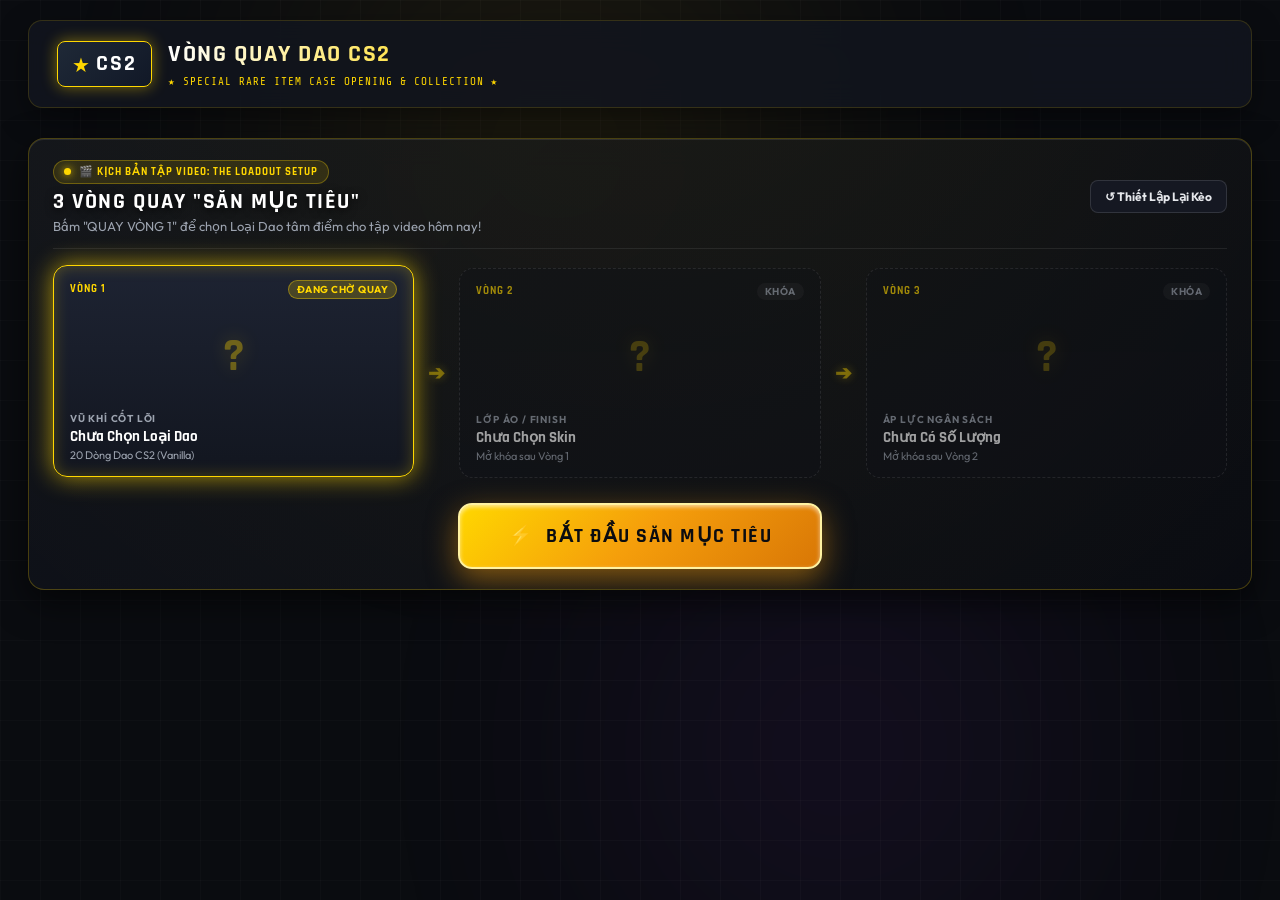
==== index.html @ a97e5918 "first commit" ====
<!DOCTYPE html>
<html lang="vi">
<head>
  <meta charset="UTF-8">
  <meta name="viewport" content="width=device-width, initial-scale=1.0">
  <title>Vòng Quay Dao CS2 - Counter-Strike 2 Knife Spinner & Case Collection Deluxe</title>
  <link rel="preconnect" href="https://fonts.googleapis.com">
  <link rel="preconnect" href="https://fonts.gstatic.com" crossorigin>
  <link href="https://fonts.googleapis.com/css2?family=Outfit:wght@400;600;700;800;900&family=Rajdhani:wght@600;700;800&family=Share+Tech+Mono&display=swap" rel="stylesheet">
  <meta http-equiv="Cache-Control" content="no-cache, no-store, must-revalidate">
  <meta http-equiv="Pragma" content="no-cache">
  <meta http-equiv="Expires" content="0">
  <link rel="stylesheet" href="styles.css?v=20261014_v13">
</head>
<body class="cs2-theme">
  <!-- Dynamic Background Atmosphere -->
  <div class="bg-fx">
    <div class="bg-glow bg-glow-1"></div>
    <div class="bg-glow bg-glow-2"></div>
    <div class="grid-overlay"></div>
  </div>

  <!-- Explosion Flash Shockwave FX Overlay -->
  <div id="explosionFlashOverlay" class="explosion-flash-overlay" style="display: none;"></div>

  <!-- App Wrapper -->
  <div class="app-layout">
    <!-- Header: Streamlined & Clean -->
    <header class="cs-header">
      <div class="header-brand">
        <div class="cs-logo-badge">
          <span class="star-icon">★</span>
          <span class="brand-text">CS2</span>
        </div>
        <div class="brand-title-group">
          <h1 class="main-title">VÒNG QUAY DAO CS2</h1>
          <span class="subtitle">★ SPECIAL RARE ITEM CASE OPENING & COLLECTION ★</span>
        </div>
      </div>

      <!-- Header Controls (Ẩn khỏi màn hình Viewer - Streamer điều khiển tại control.html) -->
      <div class="header-actions" id="mainHeaderActions" style="display: none;">
        <!-- Broadcast Mode Switcher (Video vs Stream) -->
        <button id="broadcastModeToggleBtn" class="live-pill mode-video" title="Bấm để chuyển đổi giữa Chế độ Video và Chế độ Stream">
          <span class="live-dot" id="broadcastDot"></span>
          <span id="broadcastPillText">🎬 VIDEO READY</span>
        </button>

        <!-- Mode Tabs -->
        <div class="mode-tabs">
          <button class="mode-tab active" data-mode="roller">
            <span class="tab-icon">🎞️</span> BĂNG CHUYỀN CS2
          </button>
          <button class="mode-tab" data-mode="wheel">
            <span class="tab-icon">🎡</span> BÁNH XE 3D
          </button>
        </div>

        <!-- Fullscreen -->
        <button id="fullscreenBtn" class="cs-btn cs-btn-sm" title="Toàn màn hình">
          <i class="icon">⛶</i> Toàn màn hình
        </button>

        <!-- Dedicated Collection Button (Toggle like Settings) -->
        <button id="openCollectionBtn" class="cs-btn cs-btn-sm cs-btn-purple" title="Mở Bộ sưu tập dao CS2">
          <i class="icon">🏆</i> BỘ SƯU TẬP (<span id="headerCollCount">0</span>)
        </button>

        <!-- Dedicated Settings Button -->
        <button id="openSettingsBtn" class="cs-btn cs-btn-sm cs-btn-gold">
          <i class="icon">⚙️</i> CÀI ĐẶT (<span id="activeCountBadge">20</span>)
        </button>
      </div>
    </header>

    <!-- Stats Bar (Ẩn khỏi màn hình Viewer - Streamer theo dõi tại control.html) -->
    <section class="stats-strip" id="mainStatsStrip" style="display: none;">
      <div class="stat-cell">
        <span class="stat-label">ĐÃ MỞ HÒM:</span>
        <span class="stat-value" id="statCount">0</span>
      </div>
      <div class="stat-divider"></div>
      <div class="stat-cell">
        <span class="stat-label">TỔNG GIÁ TRỊ RƠI:</span>
        <span class="stat-value gold-text" id="statTotalValue">0 đ</span>
      </div>
      <div class="stat-divider"></div>
      <div class="stat-cell">
        <span class="stat-label">DAO ĐỈNH NHẤT PHIÊN:</span>
        <span class="stat-value special-text" id="statTopKnife">Chưa có</span>
      </div>
      <div class="stat-divider"></div>
      <div class="stat-cell" id="statCollectionCell" style="cursor: pointer;" title="Bấm để mở Bộ sưu tập dao CS2">
        <span class="stat-label">TIẾN ĐỘ BỘ SƯU TẬP:</span>
        <span class="stat-value gold-text" id="statCollectionProgress">0 / 20</span>
      </div>
      <div class="stat-divider"></div>
      <div class="quick-status-cell">
        <span class="stat-label">CHẾ ĐỘ:</span>
        <span id="quickBroadcastLabel" class="quick-tag">🎬 Video Series</span>
        <span id="quickSuspenseLabel" class="quick-tag">🔥 Cực Hồi Hộp</span>
        <span id="quickOddsLabel" class="quick-tag">🎲 Chuẩn CS2</span>
      </div>
    </section>

    <!-- Main Spinner Arena -->
    <main class="arena-section">
      <!-- ======================================================================
           3-SLOT HUNT DASHBOARD (THE LOADOUT SETUP)
           ====================================================================== -->
      <section class="hunt-dashboard" id="huntDashboard">
        <div class="hunt-dashboard-header">
          <div class="hdh-left">
            <div class="hdh-badge">
              <span class="hdh-dot"></span>
              <span id="hdhBadgeText">🎬 KỊCH BẢN TẬP VIDEO: THE LOADOUT SETUP</span>
            </div>
            <h2 class="hdh-title">3 VÒNG QUAY "SĂN MỤC TIÊU"</h2>
            <p class="hdh-desc" id="huntStatusText">Bấm "QUAY VÒNG 1" để chọn Loại Dao tâm điểm cho tập video hôm nay!</p>
          </div>
          <div class="hdh-right">
            <button id="resetHuntBtn" class="cs-btn cs-btn-sm cs-btn-dark" title="Thiết lập lại kèo từ vòng 1">
              ↺ Thiết Lập Lại Kèo
            </button>
          </div>
        </div>

        <div class="hunt-slots-grid">
          <!-- Slot 1: Loại Dao -->
          <div class="hunt-slot active slot-golden-glow" id="slotKnife" data-stage="1">
            <div class="slot-header">
              <span class="slot-badge">VÒNG 1</span>
              <span class="slot-status-pill active" id="slotKnifeStatus">ĐANG CHỜ QUAY</span>
            </div>
            <div class="slot-body">
              <div class="slot-mystery-mark" id="slotKnifeMystery">?</div>
              <div class="slot-img-wrap" id="slotKnifeImgWrap" style="display: none;">
                <img id="slotKnifeImg" src="" alt="Loại Dao" />
              </div>
            </div>
            <div class="slot-footer">
              <span class="slot-category">VŨ KHÍ CỐT LÕI</span>
              <span class="slot-title" id="slotKnifeTitle">Chưa Chọn Loại Dao</span>
              <span class="slot-sub" id="slotKnifeSub">20 Dòng Dao CS2 (Vanilla)</span>
            </div>
          </div>

          <div class="hunt-slot-arrow">➔</div>

          <!-- Slot 2: Skin Vũ Khí -->
          <div class="hunt-slot locked" id="slotSkin" data-stage="2">
            <div class="slot-header">
              <span class="slot-badge">VÒNG 2</span>
              <span class="slot-status-pill locked" id="slotSkinStatus">KHÓA</span>
            </div>
            <div class="slot-body">
              <div class="slot-mystery-mark" id="slotSkinMystery">?</div>
              <div class="slot-img-wrap" id="slotSkinImgWrap" style="display: none;">
                <img id="slotSkinImg" src="" alt="Skin Vũ Khí" />
              </div>
            </div>
            <div class="slot-footer">
              <span class="slot-category">LỚP ÁO / FINISH</span>
              <span class="slot-title" id="slotSkinTitle">Chưa Chọn Skin</span>
              <span class="slot-sub" id="slotSkinSub">Mở khóa sau Vòng 1</span>
            </div>
          </div>

          <div class="hunt-slot-arrow">➔</div>

          <!-- Slot 3: Số Lượng Hòm -->
          <div class="hunt-slot locked" id="slotQuantity" data-stage="3">
            <div class="slot-header">
              <span class="slot-badge">VÒNG 3</span>
              <span class="slot-status-pill locked" id="slotQuantityStatus">KHÓA</span>
            </div>
            <div class="slot-body">
              <div class="slot-mystery-mark" id="slotQuantityMystery">?</div>
              <div class="slot-img-wrap" id="slotQuantityImgWrap" style="display: none;">
                <img id="slotQuantityImg" src="" alt="Số Lượng Hòm" />
              </div>
            </div>
            <div class="slot-footer">
              <span class="slot-category">ÁP LỰC NGÂN SÁCH</span>
              <span class="slot-title" id="slotQuantityTitle">Chưa Có Số Lượng</span>
              <span class="slot-sub" id="slotQuantitySub">Mở khóa sau Vòng 2</span>
            </div>
          </div>
        </div>

        <!-- Centered Action Start Bar -->
        <div class="hunt-start-bar" id="huntStartBar">
          <button id="startSpinFlowBtn" class="cs-btn cs-btn-giant cs-btn-spin-gold">
            <span class="btn-shine"></span>
            <span class="spin-btn-icon">⚡</span>
            <span class="spin-btn-text" id="startBtnText">BẮT ĐẦU SĂN MỤC TIÊU</span>
          </button>
        </div>

        <!-- Target Banner Display When Ready -->
        <div class="hunt-summary-banner" id="huntSummaryBanner" style="display: none;">
          <div class="hsb-icon">🎯</div>
          <div class="hsb-content">
            <span class="hsb-label" id="hsbLabelText">MỤC TIÊU TẬP VIDEO NÀY:</span>
            <span class="hsb-value" id="huntSummaryText">Đang thiết lập kịch bản 3 vòng quay...</span>
          </div>
        </div>
      </section>

      <!-- ======================================================================
           TODAY'S MISSION SHOWCASE (KẾT THÚC VÒNG 3)
           ====================================================================== -->
      <section class="today-mission-section" id="todayMissionSection" style="display: none;">
        <div class="tms-card">
          <div class="tms-header">
            <div class="tms-header-left">
              <div class="tms-badge">
                <span class="live-dot"></span>
                <span id="tmsBadgeText">🎯 NHIỆM VỤ TẬP VIDEO HÔM NAY</span>
              </div>
              <div class="tms-sub">KÈO MỞ HÒM ĐÃ KHÓA • SĂN DAO MỤC TIÊU!</div>
            </div>
            <div class="tms-header-right">
              <button id="tmsNewHuntBtn" class="cs-btn cs-btn-sm cs-btn-dark" title="Thiết lập lại kèo mới từ Vòng 1">
                ↺ Thiết Lập Lại Kèo Mới
              </button>
            </div>
          </div>

          <div class="tms-mission-banner">
            <span class="tms-mission-label">MỤC TIÊU CẦN ĐẠT ĐƯỢC:</span>
            <h2 class="tms-mission-target" id="tmsMissionText">SĂN MỤC TIÊU TRONG HÒM!</h2>
          </div>

          <div class="tms-duo-showcase">
            <!-- Left: Weapon Target -->
            <div class="tms-col tms-col-weapon">
              <div class="tms-box-title">VŨ KHÍ MỤC TIÊU</div>
              <div class="tms-img-halo">
                <img id="tmsTargetWeaponImg" src="" alt="Target Weapon" />
              </div>
              <h3 class="tms-item-name" id="tmsTargetWeaponName">Tên Dao | Skin</h3>
              <div class="tms-cases-drop" id="tmsDropCasesList">
                <!-- Cases chips -->
              </div>
            </div>

            <!-- Center: VS / IN indicator -->
            <div class="tms-col-vs">
              <span class="vs-text">TRONG</span>
              <span class="vs-arrow">➔</span>
            </div>

            <!-- Right: Case & Quantity -->
            <div class="tms-col tms-col-cases">
              <div class="tms-box-title">NGÂN SÁCH MỞ HÒM</div>
              <div class="tms-img-halo">
                <img id="tmsTargetCaseImg" src="" alt="Target Case" />
              </div>
              <h3 class="tms-item-name" id="tmsTargetCaseName">Số Lượng Hòm</h3>
              <div class="tms-tag-badge" id="tmsPressureTag">⚡ ÁP LỰC CĂNG THẲNG</div>
            </div>
          </div>
        </div>
      </section>

      <!-- 3-STAGE SPIN STEPPER NAVIGATION -->
      <div class="stage-stepper-wrap" style="display: none;">
        <div class="stage-step active" id="step1Indicator">
          <span class="step-num">①</span>
          <div class="step-text">
            <span class="step-title">VÒNG 1: QUAY LOẠI DAO</span>
            <span class="step-desc" id="step1Desc">20 Loại Dao CS2 (Hiển thị con dao Vanilla)</span>
          </div>
        </div>
        <div class="step-arrow">➔</div>
        <div class="stage-step" id="step2Indicator">
          <span class="step-num">②</span>
          <div class="step-text">
            <span class="step-title">VÒNG 2: QUAY SKIN MỤC TIÊU</span>
            <span class="step-desc" id="step2Desc">Chờ quay Vòng 1 để chọn dao...</span>
          </div>
        </div>
        <div class="step-arrow">➔</div>
        <div class="stage-step" id="step3Indicator">
          <span class="step-num">③</span>
          <div class="step-text">
            <span class="step-title">VÒNG 3: QUAY SỐ LƯỢNG HÒM</span>
            <span class="step-desc" id="step3Desc">Chờ quay Vòng 2 để chốt skin...</span>
          </div>
        </div>
        <div class="step-reset-wrap" id="stepResetWrap" style="display: none;">
          <button id="resetStageBtn" class="cs-btn cs-btn-sm cs-btn-dark" title="Quay lại chọn loại dao khác">
            ↺ Chọn Lại Vòng 1
          </button>
        </div>
      </div>

      <!-- Action Spin Bar (Hidden in normal flow, accessed via Spotlight) -->
      <div class="action-panel" style="display: none;">
        <button id="spinBtn" class="cs-btn cs-btn-giant cs-btn-spin">
          <span class="btn-shine"></span>
          <span class="spin-btn-icon" id="spinBtnIcon">⚡</span>
          <span class="spin-btn-text" id="spinBtnText">QUAY CHỌN LOẠI DAO (VÒNG 1/3)</span>
        </button>
      </div>

      <!-- ======================================================================
           CINEMATIC SPOTLIGHT MODAL (TỐI NỀN & SÂN KHẤU VÒNG QUAY)
           ====================================================================== -->
      <div id="spinSpotlightModal" class="spotlight-modal" style="display: none;">
        <div class="spotlight-backdrop"></div>
        <div class="spotlight-stage-box">
          <!-- Spotlight Stage Header -->
          <div class="spotlight-header">
            <div class="spotlight-badge" id="spotlightStageBadge">VÒNG 1 / 3</div>
            <h2 class="spotlight-title" id="spotlightStageTitle">QUAY CHỌN LOẠI DAO CS2</h2>
            <p class="spotlight-desc" id="spotlightStageDesc">Đang quay tìm vũ khí tâm điểm cho buổi mở hòm...</p>
          </div>

          <!-- Spinner Area (Active during spin) -->
          <div id="spotlightSpinnerArea" class="spotlight-spinner-area">
            <!-- MODE 1: HORIZONTAL ROLLER -->
            <div id="rollerContainer" class="roller-stage">
              <div class="roller-viewport-frame">
                <!-- Top Needle Marker -->
                <div class="tape-needle top-needle">
                  <div class="needle-triangle"></div>
                  <div class="needle-beam"></div>
                </div>

                <!-- Bottom Needle Marker -->
                <div class="tape-needle bottom-needle">
                  <div class="needle-triangle"></div>
                </div>

                <!-- Vertical Guide Line -->
                <div class="center-target-line"></div>

                <!-- The Running Tape -->
                <div class="tape-track">
                  <div id="tapeItems" class="tape-items-strip">
                    <!-- Dynamically populated knife cards -->
                  </div>
                </div>

                <!-- Edge Gradient Masks -->
                <div class="vignette-mask left-mask"></div>
                <div class="vignette-mask right-mask"></div>
              </div>
            </div>

            <!-- MODE 2: ROTARY WHEEL -->
            <div id="wheelContainer" class="wheel-stage" style="display: none;">
              <div class="wheel-wrapper">
                <!-- Top Flapper Needle -->
                <div id="wheelFlapper" class="wheel-pointer">
                  <div class="pointer-arrow"></div>
                </div>

                <!-- Canvas Wheel -->
                <canvas id="wheelCanvas" width="560" height="560"></canvas>

                <!-- Center Spin Trigger -->
                <button id="wheelCenterBtn" class="wheel-center-disc" title="Bấm để quay">
                  <div class="disc-inner">
                    <span class="disc-star">★</span>
                    <span class="disc-text" id="wheelCenterText">SPIN 1</span>
                  </div>
                </button>
              </div>
            </div>
          </div>

          <!-- Winner Reveal Showcase Card (Active when spin stops) -->
          <div id="winnerRevealCardArea" class="winner-reveal-area" style="display: none;">
            <div class="reveal-card" id="revealCard">
              <div class="reveal-rarity-bar" id="revealRarityBar"></div>
              <div class="reveal-badge" id="revealBadge">★ ĐÃ CHỌN</div>
              
              <div class="reveal-img-container">
                <div class="reveal-glow-ring"></div>
                <img id="revealCardImg" class="reveal-card-img" src="" alt="Winner" />
              </div>

              <div class="reveal-details">
                <h3 class="reveal-title" id="revealTitle">Survival Knife</h3>
                <p class="reveal-subtitle" id="revealSubtitle">Dao Sinh Tồn Survival</p>
                
                <!-- Related Cases Container (for Stage 2) -->
                <div class="reveal-cases-wrap" id="revealCasesWrap" style="display: none;">
                  <span class="rc-label">📦 HÒM CÓ THỂ MỞ RA:</span>
                  <div class="rc-badges" id="revealCasesBadges"></div>
                </div>

                <div class="reveal-action-wrap">
                  <button id="revealContinueBtn" class="cs-btn cs-btn-gold reveal-btn">
                    <span id="revealBtnText">TIẾP TỤC</span>
                    <span class="reveal-btn-arrow">➔</span>
                  </button>
                </div>
              </div>
            </div>
          </div>
        </div>
      </div>

      <!-- ======================================================================
           LIVE HUNT MISSION TRACKER ("ÁP LỰC MỤC TIÊU" - DÀNH CHO VIDEO / STREAM)
           ====================================================================== -->
      <section class="hunt-mission-tracker" id="huntMissionTracker" style="display: none;">
        <div class="hmt-card">
          <div class="hmt-header">
            <div class="hmt-badge">
              <span class="live-dot" id="hmtLiveDot"></span>
              <span id="hmtBadgeText">🎬 NHIỆM VỤ SĂN TRONG TẬP VIDEO</span>
            </div>
            <div class="hmt-pressure-pill" id="hmtPressurePill">
              ⚡ ÁP LỰC CỰC ĐẠI
            </div>
          </div>

          <div class="hmt-main">
            <!-- Left: Target Weapon & Cases Info -->
            <div class="hmt-target-preview">
              <div class="hmt-target-img-box">
                <img id="hmtTargetImg" src="" alt="Mục tiêu dao" />
              </div>
              <div class="hmt-target-info">
                <span class="hmt-target-sub" id="hmtTargetSubText">VŨ KHÍ MỤC TIÊU CỦA TẬP VIDEO HÔM NAY:</span>
                <h3 class="hmt-target-name" id="hmtTargetName">Butterfly Knife | Doppler</h3>
                <div class="hmt-cases-wrapper">
                  <span class="hmt-cases-title">📦 Các loại hòm có thể rơi ra:</span>
                  <div class="hmt-cases-badges" id="hmtCasesBadges">
                    <!-- Populated dynamically -->
                  </div>
                </div>
              </div>
            </div>

            <!-- Right: Interactive Live Counter & Progress -->
            <div class="hmt-counter-zone">
              <div class="hmt-counter-bar">
                <button id="hmtMinusBtn" class="hmt-btn-counter" title="Giảm 1 hòm">-</button>
                <div class="hmt-counter-display">
                  <div class="hmt-count-numbers">
                    <span class="hmt-count-curr" id="hmtCountCurr">0</span>
                    <span class="hmt-count-slash">/</span>
                    <span class="hmt-count-max" id="hmtCountMax">30</span>
                  </div>
                  <span class="hmt-count-caption" id="hmtCountCaption">SỐ HÒM ĐÃ MỞ TRONG TẬP NÀY</span>
                </div>
                <button id="hmtPlusBtn" class="hmt-btn-counter hmt-btn-plus" title="Mở thêm 1 hòm">+</button>
              </div>

              <!-- Dynamic Progress Bar -->
              <div class="hmt-progress-container">
                <div class="hmt-progress-track">
                  <div class="hmt-progress-fill" id="hmtProgressFill" style="width: 0%;"></div>
                </div>
                <div class="hmt-progress-meta">
                  <span id="hmtRemainingText">Còn lại: 30 hòm</span>
                  <span id="hmtPercentText">0% ĐÃ MỞ</span>
                </div>
              </div>
            </div>
          </div>

          <!-- Bottom Action Buttons -->
          <div class="hmt-actions">
            <button id="hmtWinBtn" class="cs-btn cs-btn-gold hmt-action-btn">
              🎉 ĐÃ TRÚNG DAO THÀNH CÔNG! (WIN)
            </button>
            <button id="hmtFailBtn" class="cs-btn cs-btn-dark hmt-action-btn hmt-btn-fail">
              💀 THẤT BẠI (HẾT HÒM - TẠCH KÈO)
            </button>
            <button id="hmtNewHuntBtn" class="cs-btn cs-btn-dark hmt-action-btn">
              🔄 THIẾT LẬP KÈO MỚI
            </button>
          </div>
        </div>
      </section>


      <!-- ======================================================================
           20 KNIFE TYPES SHOWCASE / BỘ KHO DAO CS2
           ====================================================================== -->
      <section class="main-knives-section" id="mainKnivesSection" style="margin-top: 24px; display: none;">
        <div class="mks-header">
          <div class="mks-title-wrap">
            <h3 class="mks-title">🗡️ 20 LOẠI DAO CS2 TRONG VÒNG QUAY</h3>
            <span class="mks-subtitle">Mỗi loại dao hiển thị con dao Vanilla nguyên bản của nó. Bấm vào dao để xem nhanh các skin và hòm rơi!</span>
          </div>
        </div>

        <div id="mainKnivesGrid" class="main-knives-grid">
          <!-- Populated dynamically via app.js -->
        </div>
      </section>
    </main>
  </div>

  <!-- ========================================================================
       DEDICATED COLLECTION MODAL (BẬT TẮT GIỐNG SETTING)
       ======================================================================== -->
  <div id="collectionModal" class="settings-modal collection-modal">
    <div class="settings-backdrop collection-backdrop"></div>
    <div class="settings-window collection-window">
      <!-- Collection Header -->
      <div class="settings-header">
        <div class="sh-title-group">
          <div class="sh-icon" style="background: rgba(168, 85, 247, 0.15); border-color: rgba(168, 85, 247, 0.4); color: #c084fc;">🏆</div>
          <div>
            <h2 class="sh-title">BỘ SƯU TẬP DAO CS2</h2>
            <p class="sh-subtitle">Quản lý kho dao cá nhân, thông số Float và tiến độ sưu tập</p>
          </div>
        </div>
        <button id="closeCollectionBtn" class="settings-close-btn" title="Đóng">&times;</button>
      </div>

      <!-- Collection Content Body -->
      <div class="collection-modal-body">
<!-- ======================================================================
           KNIFE COLLECTION TRACKER (BỘ SƯU TẬP DAO CS2 - PHỤC VỤ VIDEO SERIES)
           ====================================================================== -->
      <section class="collection-section" id="collectionSection">
        <div class="collection-header-card">
          <div class="chc-left">
            <div class="chc-badge">
              <span class="chc-icon">🏆</span>
              <span>SERIES VIDEO MỞ HÒM CS2</span>
            </div>
            <h2 class="chc-title">BỘ SƯU TẬP DAO CS2 CỦA BẠN</h2>
            <p class="chc-subtitle">Theo dõi hành trình mở hòm, quản lý danh sách dao và thông số Float chính xác</p>
          </div>
          <div class="chc-stats">
            <div class="chc-stat-box">
              <span class="csb-label">TIẾN ĐỘ LOẠI DAO:</span>
              <span class="csb-value gold-text" id="collDistinctCount">0 / 20</span>
              <div class="chc-progress-track">
                <div class="chc-progress-bar" id="collProgressBar" style="width: 0%;"></div>
              </div>
            </div>
            <div class="chc-stat-box">
              <span class="csb-label">TỔNG DAO ĐÃ MỞ:</span>
              <span class="csb-value" id="collTotalKnives">0 con</span>
              <span class="csb-sub" id="collStatTrakCount">0 StatTrak™</span>
            </div>
            <div class="chc-stat-box">
              <span class="csb-label">TỔNG GIÁ TRỊ BST:</span>
              <span class="csb-value gold-text" id="collTotalValue">0 đ</span>
              <span class="csb-sub" id="collTotalUSD">$0</span>
            </div>
          </div>
        </div>

        <!-- 20 Knives Checklist (Sáng đèn khi đã có con dao thuộc loại đó) -->
        <div class="knives-checklist-card">
          <div class="kcc-header">
            <span class="kcc-title">🎯 TIẾN ĐỘ 20 LOẠI DAO CS2:</span>
            <span class="kcc-hint">(Loại dao đã sở hữu sẽ sáng đèn vàng rực rỡ + dấu tích xanh ✔)</span>
          </div>
          <div class="kcc-grid" id="knivesChecklistGrid">
            <!-- 20 knife badges populated dynamically -->
          </div>
        </div>

        <!-- Collection Toolbar -->
        <div class="collection-toolbar">
          <div class="ct-left">
            <button id="openManualAddBtn" class="cs-btn cs-btn-gold">
              ➕ Thêm Dao Đã Mở Vào BST
            </button>
            <div class="view-mode-toggle">
              <button class="view-btn active" data-view="cards" id="viewCardsBtn">🎴 Dạng Thẻ</button>
              <button class="view-btn" data-view="table" id="viewTableBtn">📋 Dạng Bảng</button>
            </div>
          </div>
          <div class="ct-right">
            <button id="exportCollBtn" class="cs-btn cs-btn-sm cs-btn-dark" title="Tải file sao lưu JSON về máy tính">
              📥 Xuất Backup (JSON)
            </button>
            <label class="cs-btn cs-btn-sm cs-btn-dark import-label" title="Khôi phục dữ liệu từ file sao lưu">
              📤 Nhập Backup
              <input type="file" id="importCollFile" accept=".json" style="display: none;" />
            </label>
            <button id="clearCollBtn" class="cs-btn cs-btn-sm cs-btn-dark" title="Xóa toàn bộ dao trong BST">
              🗑️ Xóa Tất Cả
            </button>
          </div>
        </div>

        <!-- Collection Items Container -->
        <div id="collectionItemsContainer" class="collection-items-wrap view-cards">
          <!-- Populated dynamically via app.js -->
        </div>
      </section>
      </div>
    </div>
  </div>

  <!-- ========================================================================
       DEDICATED SETTINGS MODAL
       ======================================================================== -->
  <div id="settingsModal" class="settings-modal">
    <div class="settings-backdrop"></div>
    <div class="settings-window">
      <!-- Settings Header -->
      <div class="settings-header">
        <div class="sh-title-group">
          <div class="sh-icon">⚙️</div>
          <div>
            <h2 class="sh-title">BẢNG CÀI ĐẶT HỆ THỐNG</h2>
            <p class="sh-subtitle">Tùy chỉnh vòng quay, âm thanh, tỉ lệ rơi & kho dao</p>
          </div>
        </div>
        <button id="closeSettingsBtn" class="settings-close-btn" title="Đóng">&times;</button>
      </div>

      <!-- Settings Navigation Tabs -->
      <div class="settings-nav">
        <button class="set-nav-tab active" data-tab="tab-general">
          <span class="nav-icon">🎛️</span> Cài Đặt Chung
        </button>
        <button class="set-nav-tab" data-tab="tab-knives">
          <span class="nav-icon">🗡️</span> Quản Lý Kho Dao (<span id="modalActiveCount">20</span>)
        </button>
      </div>

      <!-- Settings Tab Content Area -->
      <div class="settings-content">
        <!-- TAB 1: CÀI ĐẶT CHUNG -->
        <div id="tab-general" class="set-tab-pane active">
          <!-- Section 0: Định Dạng Sản Xuất (Video vs Stream) -->
          <div class="setting-block">
            <div class="sb-header">
              <h3 class="sb-title">🎬 Định Dạng Sản Xuất (Video Series / Livestream)</h3>
              <p class="sb-desc">Chọn chế độ quay. Chế độ Video sẽ tự động giảm số lượng hòm xuống mức vừa vặn cho 1 tập video (1 - 15 hòm)!</p>
            </div>
            <div class="option-cards-grid">
              <label class="option-card">
                <input type="radio" name="broadcastRadio" value="video" checked />
                <div class="card-box">
                  <div class="card-icon">🎬</div>
                  <div class="card-text">
                    <strong>Chế Độ Video (YouTube / TikTok) - Số hòm ít & gọn</strong>
                    <span>Số lượng hòm vừa vặn cho 1 tập video (1, 3, 5, 7, 10, 15 hòm), dồn dập, hồi hộp, không kéo dài lê thê.</span>
                  </div>
                </div>
              </label>
              <label class="option-card">
                <input type="radio" name="broadcastRadio" value="stream" />
                <div class="card-box">
                  <div class="card-icon">🔴</div>
                  <div class="card-text">
                    <strong>Chế Độ Livestream - Số hòm lớn cho buổi live dài</strong>
                    <span>Dành cho các buổi live nhiều tiếng (10, 20, 30, 40, 50 hòm + x2), mở thả ga cùng người xem trên live.</span>
                  </div>
                </div>
              </label>
            </div>
          </div>

          <!-- Section 1: Độ kịch tính -->
          <div class="setting-block">
            <div class="sb-header">
              <h3 class="sb-title">🔥 Độ Kịch Tính (Thuật toán Suýt Trúng)</h3>
              <p class="sb-desc">Điều chỉnh tốc độ và hiệu ứng lướt chậm qua dao xịn để kích thích người xem</p>
            </div>
            <div class="option-cards-grid">
              <label class="option-card">
                <input type="radio" name="suspenseRadio" value="ultra" checked />
                <div class="card-box">
                  <div class="card-icon">🔥</div>
                  <div class="card-text">
                    <strong>Cực Hồi Hộp (Khuyên dùng)</strong>
                    <span>Lướt sát mép siêu phẩm (Butterfly Emerald, Karambit) rồi dừng, cực kịch tính!</span>
                  </div>
                </div>
              </label>
              <label class="option-card">
                <input type="radio" name="suspenseRadio" value="high" />
                <div class="card-box">
                  <div class="card-icon">⚡</div>
                  <div class="card-text">
                    <strong>Chuẩn CS2 (6 giây)</strong>
                    <span>Thời gian quay và gia tốc mở hòm chuẩn game CS2 gốc.</span>
                  </div>
                </div>
              </label>
              <label class="option-card">
                <input type="radio" name="suspenseRadio" value="normal" />
                <div class="card-box">
                  <div class="card-icon">⏱️</div>
                  <div class="card-text">
                    <strong>Mở Siêu Tốc (4.5 giây)</strong>
                    <span>Giảm thời gian quay để mở liên tục nhiều lượt cho nhanh.</span>
                  </div>
                </div>
              </label>
            </div>
          </div>

          <!-- Section 2: Cơ chế tỉ lệ -->
          <div class="setting-block">
            <div class="sb-header">
              <h3 class="sb-title">🎲 Cơ Chế Tỉ Lệ Rơi</h3>
              <p class="sb-desc">Chọn cách tính xác suất nhận từng loại dao trong vòng quay</p>
            </div>
            <div class="option-cards-grid">
              <label class="option-card">
                <input type="radio" name="oddsRadio" value="realistic" checked />
                <div class="card-box">
                  <div class="card-icon">👑</div>
                  <div class="card-text">
                    <strong>Chuẩn CS2 Thực Tế</strong>
                    <span>Dao S+ (Butterfly/Karambit/M9) tỉ lệ cực hiếm, dao tier C phổ biến hơn.</span>
                  </div>
                </div>
              </label>
              <label class="option-card">
                <input type="radio" name="oddsRadio" value="equal" />
                <div class="card-box">
                  <div class="card-icon">⚖️</div>
                  <div class="card-text">
                    <strong>Đồng Đều (5% mỗi dao)</strong>
                    <span>Tất cả dao có cơ hội trúng ngang nhau như vòng quay may mắn thông thường.</span>
                  </div>
                </div>
              </label>
            </div>
          </div>

          <!-- Section 3: Âm thanh -->
          <div class="setting-block">
            <div class="sb-header">
              <h3 class="sb-title">🔊 Âm Thanh & Hiệu Ứng Gõ Kim</h3>
              <p class="sb-desc">Âm thanh gõ bánh răng cơ học, tiếng phóng và nhạc chiến thắng vang dội</p>
            </div>
            <div class="audio-setting-row">
              <div class="audio-toggle-wrap">
                <button id="modalMuteBtn" class="cs-btn cs-btn-gold">
                  <i class="icon">🔊</i> Âm Thanh: ĐANG BẬT
                </button>
                <button id="testSoundBtn" class="cs-btn cs-btn-dark">
                  🎵 Thử Âm Thanh Thắng
                </button>
              </div>
              <div class="volume-slider-box">
                <span class="vol-label">Âm lượng: <strong id="volPercent">80%</strong></span>
                <input type="range" id="modalVolumeSlider" min="0" max="1" step="0.05" value="0.8" />
              </div>
            </div>
          </div>
        </div>

        <!-- TAB 2: QUẢN LÝ KHO DAO -->
        <div id="tab-knives" class="set-tab-pane">
          <div class="knife-toolbar">
            <div class="kt-text">
              <strong>Danh Sách 20 Loại Dao Đang Kích Hoạt</strong>
              <p>Tích chọn các loại dao sẽ xuất hiện trong vòng quay. Tỉ lệ % tự động tính lại ngay lập tức.</p>
            </div>
            <div class="kt-actions">
              <button id="selectAllBtn" class="cs-btn cs-btn-sm cs-btn-dark">Chọn tất cả</button>
              <button id="deselectAllBtn" class="cs-btn cs-btn-sm cs-btn-dark">Bỏ chọn</button>
            </div>
          </div>

          <!-- Dynamic Knives List -->
          <div id="knivesManagerList" class="knife-manage-list">
            <!-- Populated via app.js -->
          </div>
        </div>
      </div>

      <!-- Settings Footer -->
      <div class="settings-footer">
        <span class="sf-tip">💡 Mẹo: Bấm phím [Space] hoặc nút "QUAY NGAY" trên màn hình chính để mở</span>
        <button id="saveSettingsBtn" class="cs-btn cs-btn-gold">
          ✔ Xong & Quay Lại Vòng Quay
        </button>
      </div>
    </div>
  </div>

  <!-- ========================================================================
       WINNER INSPECT WEAPON MODAL (VỚI HÒM RƠI & Ô ĐIỀN FLOAT LƯU BST)
       ======================================================================== -->
  <div id="winnerModal" class="inspect-modal">
    <div class="modal-backdrop"></div>
    <div class="inspect-container">
      <div id="inspectCard" class="inspect-weapon-card">
        <!-- Light burst background -->
        <div class="card-light-burst"></div>

        <!-- Top Rarity Header -->
        <div class="card-header-bar" style="justify-content: center;">
          <div class="rarity-badge-gold">
            <span class="star-gold">★</span> SPECIAL RARE ITEM
          </div>
        </div>

        <!-- Floating Knife Display -->
        <div class="inspect-showcase">
          <img id="modalKnifeImg" src="" alt="Knife" class="floating-knife" />
        </div>

        <!-- Knife Specs -->
        <div class="inspect-meta">
          <div id="modalTierBadge" class="tier-pill">Tier S+</div>
          <h2 id="modalKnifeName" class="inspect-name">Butterfly Knife | Gamma Doppler</h2>

          <!-- Market Value -->
          <div class="inspect-pricing">
            <span class="price-title">Ước tính giá trị thị trường:</span>
            <div class="price-numbers">
              <span id="modalPriceVND" class="price-vnd">1.627.624 đ</span>
              <span id="modalPriceUSD" class="price-usd">($64)</span>
            </div>
            <div id="modalPriceWearCondition" class="price-condition-pill">Field-Tested (FT)</div>
          </div>
        </div>

        <!-- STEAM MARKET LISTINGS (CHUẨN STASH.CLASH.GG) - ĐÃ ẨN THEO YÊU CẦU -->
        <div class="modal-market-widget" id="modalMarketWidget" style="display: none;">
          <div class="mmw-header">
            <span class="mmw-title">📊 BẢNG GIÁ THỊ TRƯỜNG STEAM (STASH.CLASH.GG)</span>
            <span class="mmw-sub" id="mmwSummaryText">Bấm dòng giá hoặc chọn độ mòn bên dưới để cập nhật</span>
          </div>
          <div class="mmw-table-wrap">
            <table class="mmw-table" id="modalMarketTable">
              <!-- Dynamically populated via app.js -->
            </table>
          </div>
        </div>

        <!-- FOUND IN CASES SECTION (CHUẨN STASH.CLASH.GG) -->
        <div class="modal-cases-section" id="modalCasesSection">
          <div class="cases-header">
            <span class="cases-icon">📦</span>
            <span class="cases-title" id="modalCasesTitle">Found in 2 cases</span>
          </div>
          <div class="cases-grid" id="modalCasesGrid">
            <!-- Populated dynamically via app.js -->
          </div>
        </div>

        <!-- SAVE TO COLLECTION FORM (ĐIỀN FLOAT & GHI CHÚ SERIES) - ĐÃ ẨN THEO YÊU CẦU -->
        <div class="modal-collection-box" id="modalCollectionBox" style="display: none;">
          <div class="mcb-header">
            <span class="mcb-title">📋 LƯU VÀO BỘ SƯU TẬP DAO CS2</span>
            <span class="mcb-sub">Ghi lại thông số Float & Tập video series mở hòm</span>
          </div>
          <div class="mcb-form">
            <div class="mcb-row">
              <div class="mcb-field">
                <div class="float-label-row">
                  <label for="modalFloatInput">Float Value (Độ mòn):</label>
                  <span class="float-range-tag" id="modalFloatRangeLabel">Range: 0.06 - 0.80</span>
                </div>
                <div class="float-input-wrap">
                  <input type="number" id="modalFloatInput" class="cs-input float-input" step="0.0001" min="0" max="1" placeholder="VD: 0.1540" value="0.1540" />
                  <span id="modalWearTag" class="wear-tag ft">Field-Tested</span>
                </div>

                <!-- Quick Wear Condition Selector Buttons (FN, MW, FT, WW, BS) -->
                <div class="modal-wear-buttons" id="modalWearButtons">
                  <button type="button" class="mwb-btn" data-wear="fn">FN</button>
                  <button type="button" class="mwb-btn" data-wear="mw">MW</button>
                  <button type="button" class="mwb-btn active" data-wear="ft">FT</button>
                  <button type="button" class="mwb-btn" data-wear="ww">WW</button>
                  <button type="button" class="mwb-btn" data-wear="bs">BS</button>
                </div>

                <!-- Visual CS2 Wear Bar -->
                <div class="wear-bar-container">
                  <div class="wear-bar-fill">
                    <div class="wb-segment wb-fn" title="Factory New (0.00 - 0.07)"></div>
                    <div class="wb-segment wb-mw" title="Minimal Wear (0.07 - 0.15)"></div>
                    <div class="wb-segment wb-ft" title="Field-Tested (0.15 - 0.38)"></div>
                    <div class="wb-segment wb-ww" title="Well-Worn (0.38 - 0.45)"></div>
                    <div class="wb-segment wb-bs" title="Battle-Scarred (0.45 - 1.00)"></div>
                  </div>
                  <div class="wear-indicator-pin" id="modalWearPin" style="left: 20%;"></div>
                </div>
              </div>
            </div>
            <div class="mcb-row mcb-row-flex">
              <label class="mcb-checkbox-label">
                <input type="checkbox" id="modalStatTrakChk" />
                <span class="stattrak-check-text">★ StatTrak™ Available</span>
              </label>
              <div class="mcb-field notes-field">
                <input type="text" id="modalEpisodeNotes" class="cs-input notes-input" placeholder="Ghi chú tập video (VD: Tập 1)" />
              </div>
            </div>
            <div class="mcb-actions">
              <button id="saveToCollectionBtn" class="cs-btn cs-btn-gold mcb-save-btn">
                ➕ LƯU VÀO BỘ SƯU TẬP NGAY
              </button>
              <span id="saveSuccessMsg" class="save-success-msg" style="display: none;">✔ Đã lưu vào bộ sưu tập!</span>
            </div>
          </div>
        </div>

        <!-- Modal Actions -->
        <div class="modal-buttons" style="display: flex; margin-top: 20px;">
          <button id="modalNextRollBtn" class="cs-btn cs-btn-gold" style="display: none;">
            🔄 QUAY LƯỢT MỚI (VỀ BƯỚC 1)
          </button>
          <button id="closeModalBtn" class="cs-btn cs-btn-gold" style="width: 100%; padding: 14px 20px; font-weight: 800; font-size: 15px; letter-spacing: 1px;">
            ✖ ĐÓNG
          </button>
        </div>
      </div>
    </div>
  </div>

  <!-- ========================================================================
       MODAL: MANUAL ADD KNIFE TO COLLECTION
       ======================================================================== -->
  <div id="manualAddModal" class="settings-modal">
    <div class="settings-backdrop" id="manualAddBackdrop"></div>
    <div class="settings-window" style="max-width: 560px;">
      <div class="settings-header">
        <div class="sh-title-group">
          <div class="sh-icon">🗡️</div>
          <div>
            <h2 class="sh-title">THÊM DAO ĐÃ MỞ VÀO BỘ SƯU TẬP</h2>
            <p class="sh-subtitle">Chọn loại dao, skin và điền thông số float thực tế trong game</p>
          </div>
        </div>
        <button id="closeManualAddBtn" class="settings-close-btn">&times;</button>
      </div>

      <div class="settings-content" style="padding: 24px;">
        <form id="manualAddForm">
          <div class="form-row">
            <div class="input-field" style="width: 100%;">
              <label>1. Chọn Loại Dao (Knife Type):</label>
              <select id="manualKnifeSelect" class="cs-select" style="width: 100%;">
                <!-- Populated dynamically -->
              </select>
            </div>
          </div>

          <div class="form-row" style="margin-top: 14px;">
            <div class="input-field" style="width: 100%;">
              <label>2. Chọn Skin:</label>
              <select id="manualSkinSelect" class="cs-select" style="width: 100%;">
                <!-- Populated dynamically based on knife -->
              </select>
            </div>
          </div>

          <div class="form-row" style="margin-top: 14px;">
            <div class="input-field" style="width: 100%;">
              <label>3. Float Value (Độ mòn):</label>
              <div class="float-input-wrap">
                <input type="number" id="manualFloatInput" class="cs-input" step="0.0001" min="0" max="1" value="0.0250" style="width: 130px;" />
                <span id="manualWearTag" class="wear-tag fn">Factory New</span>
              </div>
              <div class="wear-bar-container" style="margin-top: 8px;">
                <div class="wear-bar-fill">
                  <div class="wb-segment wb-fn"></div>
                  <div class="wb-segment wb-mw"></div>
                  <div class="wb-segment wb-ft"></div>
                  <div class="wb-segment wb-ww"></div>
                  <div class="wb-segment wb-bs"></div>
                </div>
                <div class="wear-indicator-pin" id="manualWearPin" style="left: 2.5%;"></div>
              </div>
            </div>
          </div>

          <div class="form-row" style="margin-top: 14px; display: flex; align-items: center; justify-content: space-between;">
            <label class="mcb-checkbox-label">
              <input type="checkbox" id="manualStatTrakChk" />
              <span class="stattrak-check-text">StatTrak™ Available</span>
            </label>
            <div class="input-field">
              <input type="text" id="manualNotesInput" class="cs-input" placeholder="Ghi chú (VD: Tập 1)" style="width: 200px;" />
            </div>
          </div>

          <div style="margin-top: 24px;">
            <button type="submit" class="cs-btn cs-btn-gold" style="width: 100%; padding: 14px; font-weight: 800;">
              ✔ XÁC NHẬN THÊM VÀO BỘ SƯU TẬP
            </button>
          </div>
        </form>
      </div>
    </div>
  </div>

  <!-- Particle FX Canvas (Screen Confetti & Sparkles) -->
  <canvas id="fxCanvas" class="fx-canvas"></canvas>

  <!-- Scripts -->
  <script src="knives_data.js?v=20261014_v13"></script>
  <script src="audio.js?v=20261014_v13"></script>
  <script src="spinner.js?v=20261014_v13"></script>
  <script src="app.js?v=20261014_v13"></script>
</body>
</html>
---- styles.css ----
/* ==========================================================================
   CS2 DELUXE KNIFE SPINNER - DESIGN SYSTEM & STYLES
   ========================================================================== */

:root {
  --bg-primary: #0a0c10;
  --bg-secondary: #12151e;
  --bg-tertiary: #1a1e2b;
  --bg-card: rgba(22, 27, 39, 0.85);

  --gold-primary: #ffd700;
  --gold-secondary: #d4af37;
  --gold-glow: rgba(255, 215, 0, 0.45);

  --accent-splus: #00ff88;
  --accent-s: #d946ef;
  --accent-a: #3b82f6;
  --accent-b: #f59e0b;
  --accent-c: #ef4444;

  --stattrak-orange: #cf6a32;
  --covert-red: #eb4b4b;
  --text-main: #f3f4f6;
  --text-muted: #9ca3af;
  --border-subtle: rgba(255, 215, 0, 0.15);
  --border-bright: rgba(255, 215, 0, 0.4);

  --font-heading: 'Rajdhani', -apple-system, sans-serif;
  --font-body: 'Outfit', sans-serif;
  --font-mono: 'Share Tech Mono', monospace;

  --card-width: 176px;
  --card-gap: 14px;
}

*, *::before, *::after {
  box-sizing: border-box;
  margin: 0;
  padding: 0;
}

body.cs2-theme {
  background-color: var(--bg-primary);
  color: var(--text-main);
  font-family: var(--font-body);
  min-height: 100vh;
  overflow-x: hidden;
  user-select: none;
  position: relative;
}

/* Background Atmosphere */
.bg-fx {
  position: fixed;
  inset: 0;
  pointer-events: none;
  z-index: 0;
  overflow: hidden;
}

.bg-glow {
  position: absolute;
  border-radius: 50%;
  filter: blur(140px);
  opacity: 0.22;
}

.bg-glow-1 {
  width: 600px;
  height: 600px;
  top: -150px;
  left: 20%;
  background: radial-gradient(circle, #eab308, transparent 70%);
}

.bg-glow-2 {
  width: 500px;
  height: 500px;
  bottom: -100px;
  right: 15%;
  background: radial-gradient(circle, #9333ea, transparent 70%);
}

.grid-overlay {
  position: absolute;
  inset: 0;
  background-image: 
    linear-gradient(rgba(255, 255, 255, 0.02) 1px, transparent 1px),
    linear-gradient(90deg, rgba(255, 255, 255, 0.02) 1px, transparent 1px);
  background-size: 40px 40px;
}

/* App Layout */
.app-layout {
  position: relative;
  z-index: 1;
  display: flex;
  flex-direction: column;
  min-height: 100vh;
  max-width: 1540px;
  margin: 0 auto;
  padding: 20px 28px;
}

/* Header */
.cs-header {
  display: flex;
  align-items: center;
  justify-content: space-between;
  gap: 20px;
  padding: 18px 28px;
  background: rgba(18, 21, 30, 0.88);
  border: 1px solid var(--border-subtle);
  border-radius: 14px;
  backdrop-filter: blur(16px);
  box-shadow: 0 10px 30px rgba(0, 0, 0, 0.4);
}

.header-brand {
  display: flex;
  align-items: center;
  gap: 16px;
}

.cs-logo-badge {
  display: flex;
  align-items: center;
  gap: 6px;
  background: linear-gradient(135deg, #1f2937, #111827);
  border: 1.5px solid var(--gold-primary);
  padding: 8px 14px;
  border-radius: 8px;
  box-shadow: 0 0 15px var(--gold-glow);
}

.cs-logo-badge .star-icon {
  color: var(--gold-primary);
  font-size: 20px;
  animation: pulseStar 2s infinite ease-in-out;
}

@keyframes pulseStar {
  0%, 100% { transform: scale(1); filter: drop-shadow(0 0 2px var(--gold-primary)); }
  50% { transform: scale(1.15); filter: drop-shadow(0 0 8px var(--gold-primary)); }
}

.cs-logo-badge .brand-text {
  font-family: var(--font-heading);
  font-size: 22px;
  font-weight: 800;
  letter-spacing: 2px;
  color: #fff;
}

.brand-title-group .main-title {
  font-family: var(--font-heading);
  font-size: 24px;
  font-weight: 800;
  letter-spacing: 1.5px;
  background: linear-gradient(90deg, #ffffff, #ffd700);
  -webkit-background-clip: text;
  -webkit-text-fill-color: transparent;
}

.brand-title-group .subtitle {
  font-family: var(--font-mono);
  font-size: 11px;
  letter-spacing: 1px;
  color: var(--gold-primary);
}

/* Header Actions */
.header-actions {
  display: flex;
  align-items: center;
  gap: 14px;
}

.live-pill {
  display: inline-flex;
  align-items: center;
  gap: 8px;
  background: rgba(59, 130, 246, 0.15);
  border: 1px solid rgba(59, 130, 246, 0.4);
  color: #93c5fd;
  font-family: var(--font-heading);
  font-size: 11px;
  font-weight: 800;
  letter-spacing: 1px;
  padding: 6px 14px;
  border-radius: 20px;
  cursor: pointer;
  transition: all 0.25s ease;
  user-select: none;
}

.live-pill:hover {
  transform: translateY(-1px) scale(1.03);
}

.live-pill:active {
  transform: translateY(0) scale(0.97);
}

/* Video Mode (Default) */
.live-pill.mode-video {
  background: rgba(59, 130, 246, 0.16);
  border-color: rgba(59, 130, 246, 0.5);
  color: #93c5fd;
  box-shadow: 0 0 12px rgba(59, 130, 246, 0.2);
}

.live-pill.mode-video:hover {
  border-color: #3b82f6;
  box-shadow: 0 0 18px rgba(59, 130, 246, 0.4);
}

.live-pill.mode-video .live-dot {
  background-color: #3b82f6;
  box-shadow: 0 0 8px #3b82f6;
  animation: pulseBlueDot 1.8s infinite;
}

/* Stream Mode */
.live-pill.mode-stream {
  background: rgba(239, 68, 68, 0.16);
  border-color: rgba(239, 68, 68, 0.5);
  color: #fca5a5;
  box-shadow: 0 0 12px rgba(239, 68, 68, 0.2);
}

.live-pill.mode-stream:hover {
  border-color: #ef4444;
  box-shadow: 0 0 18px rgba(239, 68, 68, 0.45);
}

.live-pill.mode-stream .live-dot {
  background-color: #ef4444;
  box-shadow: 0 0 8px #ef4444;
  animation: blink 1.2s infinite;
}

.live-dot {
  width: 8px;
  height: 8px;
  border-radius: 50%;
  display: inline-block;
}

@keyframes pulseBlueDot {
  0%, 100% { opacity: 1; transform: scale(1); }
  50% { opacity: 0.4; transform: scale(1.2); }
}

@keyframes blink {
  0%, 100% { opacity: 1; }
  50% { opacity: 0.3; }
}

/* Mode Switch Tabs */
.mode-tabs {
  display: flex;
  gap: 6px;
  background: #11141c;
  padding: 4px;
  border-radius: 8px;
  border: 1px solid rgba(255, 255, 255, 0.08);
}

.mode-tab {
  background: transparent;
  color: var(--text-muted);
  border: none;
  font-family: var(--font-heading);
  font-size: 14px;
  font-weight: 700;
  letter-spacing: 1px;
  padding: 8px 16px;
  border-radius: 6px;
  cursor: pointer;
  transition: all 0.2s;
  display: flex;
  align-items: center;
  gap: 6px;
}

.mode-tab:hover {
  color: #fff;
}

.mode-tab.active {
  background: var(--gold-primary);
  color: #0b0d12;
  box-shadow: 0 0 14px rgba(255, 215, 0, 0.4);
}

/* Buttons */
.cs-btn {
  display: inline-flex;
  align-items: center;
  justify-content: center;
  gap: 8px;
  font-family: var(--font-body);
  font-weight: 700;
  border: none;
  border-radius: 8px;
  cursor: pointer;
  transition: all 0.25s cubic-bezier(0.16, 1, 0.3, 1);
  text-decoration: none;
  background: #202635;
  color: #fff;
  border: 1px solid rgba(255, 255, 255, 0.12);
}

.cs-btn:hover {
  background: #2b3346;
  border-color: rgba(255, 255, 255, 0.25);
  transform: translateY(-1px);
}

.cs-btn:active {
  transform: translateY(1px);
}

.cs-btn-sm {
  padding: 8px 14px;
  font-size: 12px;
}

.cs-btn-dark {
  background: #151822;
  color: #e5e7eb;
}

.cs-btn-gold {
  background: linear-gradient(135deg, #ffd700, #b8860b);
  color: #0b0d12;
  border: 1px solid #fff2a1;
  box-shadow: 0 4px 16px rgba(212, 175, 55, 0.35);
}

.cs-btn-gold:hover {
  background: linear-gradient(135deg, #ffe033, #d4af37);
  box-shadow: 0 6px 22px rgba(255, 215, 0, 0.55);
}

/* Stats Strip */
.stats-strip {
  display: flex;
  align-items: center;
  gap: 20px;
  margin: 18px 0;
  padding: 14px 24px;
  background: rgba(18, 21, 30, 0.7);
  border: 1px solid var(--border-subtle);
  border-radius: 12px;
  backdrop-filter: blur(10px);
  flex-wrap: wrap;
}

.stat-cell {
  display: flex;
  align-items: center;
  gap: 8px;
}

.stat-label {
  font-size: 11px;
  color: var(--text-muted);
  font-weight: 700;
  letter-spacing: 0.5px;
}

.stat-value {
  font-family: var(--font-mono);
  font-size: 15px;
  font-weight: 700;
  color: #fff;
}

.gold-text {
  color: var(--gold-primary);
  text-shadow: 0 0 10px rgba(255, 215, 0, 0.3);
}

.special-text {
  color: #00ff88;
  text-shadow: 0 0 10px rgba(0, 255, 136, 0.3);
}

.stat-divider {
  width: 1px;
  height: 24px;
  background: rgba(255, 255, 255, 0.1);
}

.quick-status-cell {
  display: flex;
  align-items: center;
  gap: 8px;
  margin-left: auto;
}

.quick-tag {
  font-size: 11px;
  font-weight: 700;
  background: rgba(255, 255, 255, 0.08);
  border: 1px solid rgba(255, 255, 255, 0.12);
  padding: 3px 8px;
  border-radius: 6px;
  color: #e2e8f0;
}

/* Main Arena Section */
.arena-section {
  display: flex;
  flex-direction: column;
  align-items: center;
  justify-content: center;
  min-height: 480px;
  padding: 30px 0 20px;
  position: relative;
}

/* MODE 1: HORIZONTAL ROLLER STAGE */
.roller-stage {
  width: 100%;
  position: relative;
}

.roller-viewport-frame {
  position: relative;
  width: 100%;
  height: 260px;
  background: radial-gradient(circle at 50% 50%, #151924, #0d0f16);
  border: 2px solid var(--border-bright);
  border-radius: 16px;
  overflow: hidden;
  box-shadow: 
    0 15px 40px rgba(0, 0, 0, 0.6),
    inset 0 0 60px rgba(0, 0, 0, 0.8),
    0 0 25px rgba(255, 215, 0, 0.15);
}

/* Tape needles */
.tape-needle {
  position: absolute;
  left: 50%;
  transform: translateX(-50%);
  z-index: 10;
  pointer-events: none;
}

.top-needle {
  top: 0;
}

.top-needle .needle-triangle {
  width: 0;
  height: 0;
  border-left: 15px solid transparent;
  border-right: 15px solid transparent;
  border-top: 24px solid var(--gold-primary);
  filter: drop-shadow(0 4px 10px rgba(255, 215, 0, 0.8));
}

.top-needle .needle-beam {
  position: absolute;
  top: 24px;
  left: 50%;
  transform: translateX(-50%);
  width: 2px;
  height: 230px;
  background: linear-gradient(180deg, rgba(255, 215, 0, 0.8), rgba(255, 215, 0, 0.05));
  box-shadow: 0 0 10px rgba(255, 215, 0, 0.6);
}

.bottom-needle {
  bottom: 0;
}

.bottom-needle .needle-triangle {
  width: 0;
  height: 0;
  border-left: 15px solid transparent;
  border-right: 15px solid transparent;
  border-bottom: 24px solid var(--gold-primary);
  filter: drop-shadow(0 -4px 10px rgba(255, 215, 0, 0.8));
}

.center-target-line {
  position: absolute;
  top: 0;
  bottom: 0;
  left: 50%;
  width: 2px;
  background: rgba(255, 215, 0, 0.35);
  box-shadow: 0 0 14px rgba(255, 215, 0, 0.5);
  z-index: 5;
  pointer-events: none;
}

/* Vignette gradient edges */
.vignette-mask {
  position: absolute;
  top: 0;
  bottom: 0;
  width: 140px;
  z-index: 8;
  pointer-events: none;
}

.left-mask {
  left: 0;
  background: linear-gradient(90deg, #0a0c10 20%, transparent);
}

.right-mask {
  right: 0;
  background: linear-gradient(-90deg, #0a0c10 20%, transparent);
}

/* Tape track & card items */
.tape-track {
  width: 100%;
  height: 100%;
  display: flex;
  align-items: center;
}

.tape-items-strip {
  display: flex;
  gap: var(--card-gap);
  padding: 0 10px;
  will-change: transform;
}

/* Knife Cards */
.knife-card {
  width: var(--card-width);
  height: 220px;
  flex-shrink: 0;
  background: linear-gradient(180deg, #1b212e 0%, #11141c 100%);
  border: 1px solid rgba(255, 255, 255, 0.1);
  border-bottom: 4px solid var(--gold-primary);
  border-radius: 10px;
  display: flex;
  flex-direction: column;
  position: relative;
  overflow: hidden;
  box-shadow: 0 6px 18px rgba(0, 0, 0, 0.5);
  transition: transform 0.2s, box-shadow 0.2s;
}

.knife-card .card-rarity-bar {
  height: 4px;
  width: 100%;
}

.knife-card .card-badge {
  position: absolute;
  top: 8px;
  right: 8px;
  background: rgba(0, 0, 0, 0.6);
  color: var(--gold-primary);
  font-family: var(--font-heading);
  font-size: 11px;
  font-weight: 800;
  padding: 2px 6px;
  border-radius: 4px;
  border: 1px solid rgba(255, 215, 0, 0.3);
}

.card-img-wrap {
  flex: 1;
  display: flex;
  align-items: center;
  justify-content: center;
  padding: 8px;
  position: relative;
}

.card-img-wrap img {
  max-width: 130px;
  max-height: 100px;
  object-fit: contain;
  filter: drop-shadow(0 6px 14px rgba(0, 0, 0, 0.8));
  transition: transform 0.3s;
}

.card-info {
  padding: 8px 10px 10px;
  background: rgba(10, 13, 18, 0.85);
  border-top: 1px solid rgba(255, 255, 255, 0.05);
}

.card-knife-name {
  font-family: var(--font-heading);
  font-size: 13px;
  font-weight: 700;
  color: #fff;
  white-space: nowrap;
  overflow: hidden;
  text-overflow: ellipsis;
}

.card-skin-name {
  font-size: 11px;
  color: var(--text-muted);
  white-space: nowrap;
  overflow: hidden;
  text-overflow: ellipsis;
  margin-top: 2px;
}

.card-price {
  font-family: var(--font-mono);
  font-size: 12px;
  font-weight: 700;
  color: var(--gold-primary);
  margin-top: 4px;
}

/* Tier Glow Variations */
.tier-s-plus {
  border-bottom-color: var(--accent-splus);
}
.tier-s-plus .card-badge {
  color: var(--accent-splus);
  border-color: var(--accent-splus);
}

.tier-s {
  border-bottom-color: var(--accent-s);
}
.tier-s .card-badge {
  color: var(--accent-s);
  border-color: var(--accent-s);
}

.winner-glow {
  transform: scale(1.04);
  box-shadow: 0 0 35px rgba(255, 215, 0, 0.8), inset 0 0 15px rgba(255, 215, 0, 0.4);
  border-color: var(--gold-primary) !important;
  animation: winPulse 1s infinite alternate;
}

@keyframes winPulse {
  0% { filter: brightness(1); }
  100% { filter: brightness(1.25); }
}

/* MODE 2: ROTARY WHEEL STAGE */
.wheel-stage {
  width: 100%;
  display: flex;
  align-items: center;
  justify-content: center;
  padding: 10px 0;
}

.wheel-wrapper {
  position: relative;
  width: 560px;
  height: 560px;
  display: flex;
  align-items: center;
  justify-content: center;
}

#wheelCanvas {
  width: 560px;
  height: 560px;
  border-radius: 50%;
}

.wheel-pointer {
  position: absolute;
  top: -12px;
  left: 50%;
  transform: translateX(-50%);
  z-index: 15;
  transform-origin: top center;
  transition: transform 0.05s ease-out;
}

.pointer-arrow {
  width: 0;
  height: 0;
  border-left: 18px solid transparent;
  border-right: 18px solid transparent;
  border-top: 36px solid var(--gold-primary);
  filter: drop-shadow(0 6px 14px rgba(255, 215, 0, 0.9));
}

.wheel-center-disc {
  position: absolute;
  top: 50%;
  left: 50%;
  transform: translate(-50%, -50%);
  width: 90px;
  height: 90px;
  border-radius: 50%;
  background: linear-gradient(135deg, #ffd700, #b8860b);
  border: 4px solid #fff2a1;
  box-shadow: 0 0 25px rgba(255, 215, 0, 0.6);
  cursor: pointer;
  z-index: 20;
  display: flex;
  align-items: center;
  justify-content: center;
  transition: all 0.2s cubic-bezier(0.16, 1, 0.3, 1);
}

.wheel-center-disc:hover {
  transform: translate(-50%, -50%) scale(1.08);
  box-shadow: 0 0 35px rgba(255, 215, 0, 0.9);
}

.wheel-center-disc:active {
  transform: translate(-50%, -50%) scale(0.96);
}

.disc-inner {
  display: flex;
  flex-direction: column;
  align-items: center;
  justify-content: center;
  color: #0d0f14;
}

.disc-star {
  font-size: 24px;
  line-height: 1;
}

.disc-text {
  font-family: var(--font-heading);
  font-size: 13px;
  font-weight: 800;
  letter-spacing: 1px;
}

/* Action Spin Button (Clean, no [SPACE] tag) */
.action-panel {
  margin-top: 32px;
  display: flex;
  justify-content: center;
}

.cs-btn-giant {
  position: relative;
  overflow: hidden;
  padding: 18px 64px;
  font-family: var(--font-heading);
  font-size: 24px;
  font-weight: 800;
  letter-spacing: 2px;
  border-radius: 14px;
  background: linear-gradient(135deg, #ffd700 0%, #f59e0b 50%, #d97706 100%);
  color: #0b0d12;
  border: 2px solid #fff2a1;
  box-shadow: 
    0 10px 30px rgba(245, 158, 11, 0.4),
    0 0 40px rgba(255, 215, 0, 0.35);
  cursor: pointer;
  display: flex;
  align-items: center;
  gap: 12px;
  transition: all 0.25s;
}

.cs-btn-giant:hover {
  transform: translateY(-2px) scale(1.02);
  box-shadow: 
    0 14px 40px rgba(245, 158, 11, 0.6),
    0 0 60px rgba(255, 215, 0, 0.6);
}

.cs-btn-giant:active {
  transform: translateY(1px) scale(0.98);
}

.cs-btn-giant.spinning {
  opacity: 0.6;
  pointer-events: none;
  filter: grayscale(0.4);
}

.btn-shine {
  position: absolute;
  top: 0;
  left: -100%;
  width: 50%;
  height: 100%;
  background: linear-gradient(90deg, transparent, rgba(255, 255, 255, 0.4), transparent);
  transform: skewX(-25deg);
  animation: shine 2.5s infinite;
}

@keyframes shine {
  0% { left: -100%; }
  35%, 100% { left: 200%; }
}

/* ==========================================================================
   DEDICATED SETTINGS MODAL (GIAO DIỆN CÀI ĐẶT RIÊNG)
   ========================================================================== */
.settings-modal {
  position: fixed;
  inset: 0;
  z-index: 120;
  display: flex;
  align-items: center;
  justify-content: center;
  opacity: 0;
  pointer-events: none;
  transition: opacity 0.3s cubic-bezier(0.16, 1, 0.3, 1);
}

.settings-modal.active {
  opacity: 1;
  pointer-events: auto;
}

.settings-backdrop {
  position: absolute;
  inset: 0;
  background: rgba(5, 7, 12, 0.85);
  backdrop-filter: blur(14px);
}

.settings-window {
  position: relative;
  z-index: 10;
  width: 860px;
  max-width: 94vw;
  max-height: 88vh;
  background: #11141e;
  border: 1.5px solid var(--border-bright);
  border-radius: 18px;
  box-shadow: 
    0 25px 60px rgba(0, 0, 0, 0.85),
    0 0 40px rgba(255, 215, 0, 0.2);
  display: flex;
  flex-direction: column;
  overflow: hidden;
  animation: windowPop 0.3s cubic-bezier(0.16, 1, 0.3, 1);
}

@keyframes windowPop {
  0% { transform: scale(0.95); opacity: 0; }
  100% { transform: scale(1); opacity: 1; }
}

/* Settings Header */
.settings-header {
  display: flex;
  align-items: center;
  justify-content: space-between;
  padding: 20px 26px;
  background: #161a26;
  border-bottom: 1px solid rgba(255, 255, 255, 0.08);
}

.sh-title-group {
  display: flex;
  align-items: center;
  gap: 14px;
}

.sh-icon {
  font-size: 26px;
  background: rgba(255, 215, 0, 0.12);
  border: 1px solid rgba(255, 215, 0, 0.3);
  padding: 8px 10px;
  border-radius: 10px;
}

.sh-title {
  font-family: var(--font-heading);
  font-size: 20px;
  font-weight: 800;
  letter-spacing: 1px;
  color: #fff;
}

.sh-subtitle {
  font-size: 12px;
  color: var(--text-muted);
  margin-top: 2px;
}

.settings-close-btn {
  background: transparent;
  border: none;
  color: var(--text-muted);
  font-size: 30px;
  line-height: 1;
  cursor: pointer;
  transition: color 0.2s, transform 0.2s;
}

.settings-close-btn:hover {
  color: #fff;
  transform: rotate(90deg);
}

/* Settings Navigation Tabs */
.settings-nav {
  display: flex;
  gap: 4px;
  padding: 10px 24px 0;
  background: #131722;
  border-bottom: 1px solid rgba(255, 255, 255, 0.08);
}

.set-nav-tab {
  background: transparent;
  border: none;
  font-family: var(--font-body);
  font-size: 14px;
  font-weight: 700;
  color: var(--text-muted);
  padding: 12px 20px;
  border-bottom: 3px solid transparent;
  cursor: pointer;
  display: flex;
  align-items: center;
  gap: 8px;
  transition: all 0.2s;
}

.set-nav-tab:hover {
  color: #fff;
}

.set-nav-tab.active {
  color: var(--gold-primary);
  border-bottom-color: var(--gold-primary);
}

/* Settings Content Panes */
.settings-content {
  flex: 1;
  overflow-y: auto;
  padding: 24px 28px;
}

.settings-content::-webkit-scrollbar {
  width: 6px;
}

.settings-content::-webkit-scrollbar-thumb {
  background: rgba(255, 215, 0, 0.2);
  border-radius: 3px;
}

.set-tab-pane {
  display: none;
}

.set-tab-pane.active {
  display: block;
}

/* Setting Blocks */
.setting-block {
  margin-bottom: 26px;
  background: #151924;
  border: 1px solid rgba(255, 255, 255, 0.06);
  border-radius: 12px;
  padding: 18px 20px;
}

.sb-header {
  margin-bottom: 14px;
}

.sb-title {
  font-family: var(--font-heading);
  font-size: 16px;
  font-weight: 700;
  color: #fff;
  letter-spacing: 0.5px;
}

.sb-desc {
  font-size: 12px;
  color: var(--text-muted);
  margin-top: 3px;
}

/* Option Cards (Radio Selection) */
.option-cards-grid {
  display: grid;
  grid-template-columns: repeat(auto-fit, minmax(220px, 1fr));
  gap: 12px;
}

.option-card {
  cursor: pointer;
}

.option-card input[type="radio"] {
  display: none;
}

.option-card .card-box {
  display: flex;
  align-items: flex-start;
  gap: 12px;
  background: #1a1e2c;
  border: 1.5px solid rgba(255, 255, 255, 0.1);
  padding: 14px 16px;
  border-radius: 10px;
  transition: all 0.2s;
  height: 100%;
}

.option-card input[type="radio"]:checked + .card-box {
  background: #202638;
  border-color: var(--gold-primary);
  box-shadow: 0 0 16px rgba(255, 215, 0, 0.25);
}

.option-card .card-icon {
  font-size: 22px;
  line-height: 1;
}

.option-card .card-text strong {
  display: block;
  font-size: 13px;
  color: #fff;
  margin-bottom: 4px;
}

.option-card .card-text span {
  display: block;
  font-size: 11px;
  color: var(--text-muted);
  line-height: 1.35;
}

/* Audio Setting Row */
.audio-setting-row {
  display: flex;
  align-items: center;
  justify-content: space-between;
  gap: 20px;
  flex-wrap: wrap;
}

.audio-toggle-wrap {
  display: flex;
  gap: 10px;
}

.volume-slider-box {
  display: flex;
  align-items: center;
  gap: 12px;
}

.vol-label {
  font-size: 13px;
  color: var(--text-muted);
}

.volume-slider-box input[type="range"] {
  width: 140px;
  accent-color: var(--gold-primary);
  cursor: pointer;
}

/* Tab 2: Knife Toolbar & List */
.knife-toolbar {
  display: flex;
  align-items: center;
  justify-content: space-between;
  margin-bottom: 16px;
  gap: 14px;
}

.knife-toolbar .kt-text strong {
  font-size: 14px;
  color: #fff;
}

.knife-toolbar .kt-text p {
  font-size: 12px;
  color: var(--text-muted);
  margin-top: 2px;
}

.kt-actions {
  display: flex;
  gap: 8px;
}

.knife-manage-list {
  display: grid;
  grid-template-columns: repeat(auto-fill, minmax(240px, 1fr));
  gap: 10px;
  max-height: 400px;
  overflow-y: auto;
  padding-right: 4px;
}

.knife-manage-row {
  display: flex;
  align-items: center;
  justify-content: space-between;
  padding: 10px 14px;
  background: #171b26;
  border: 1px solid rgba(255, 255, 255, 0.08);
  border-radius: 10px;
  transition: all 0.2s;
}

.knife-manage-row.disabled {
  opacity: 0.45;
}

.knife-checkbox-label {
  display: flex;
  align-items: center;
  gap: 10px;
  cursor: pointer;
  flex: 1;
}

.knife-manage-thumb {
  width: 44px;
  height: 34px;
  object-fit: contain;
}

.knife-manage-info .km-name {
  font-size: 13px;
  font-weight: 700;
  color: #fff;
  display: flex;
  align-items: center;
  gap: 6px;
}

.km-badge {
  font-size: 10px;
  padding: 1px 5px;
  border-radius: 3px;
  border: 1px solid currentColor;
}

.knife-manage-info .km-skin {
  font-size: 11px;
  color: var(--text-muted);
  margin-top: 2px;
}

.knife-odds-badge {
  background: rgba(255, 215, 0, 0.12);
  color: var(--gold-primary);
  font-family: var(--font-mono);
  font-size: 12px;
  font-weight: 700;
  padding: 4px 8px;
  border-radius: 6px;
  border: 1px solid rgba(255, 215, 0, 0.25);
}

/* Tab 3: Custom Form */
.custom-knife-section {
  background: #151924;
  border: 1px solid rgba(255, 255, 255, 0.06);
  border-radius: 12px;
  padding: 20px;
}

.custom-form {
  display: flex;
  flex-direction: column;
  gap: 14px;
}

.form-row {
  display: flex;
  gap: 14px;
}

.input-field {
  flex: 1;
  display: flex;
  flex-direction: column;
  gap: 6px;
}

.input-field label {
  font-size: 12px;
  font-weight: 600;
  color: var(--text-muted);
}

.cs-input {
  background: #181c28;
  border: 1px solid rgba(255, 255, 255, 0.12);
  color: #fff;
  padding: 10px 14px;
  border-radius: 8px;
  font-family: var(--font-body);
  font-size: 13px;
  outline: none;
}

.cs-input:focus {
  border-color: var(--gold-primary);
  box-shadow: 0 0 10px rgba(255, 215, 0, 0.2);
}

.cs-select {
  background: #181d28;
  color: #fff;
  border: 1px solid rgba(255, 255, 255, 0.15);
  padding: 10px 14px;
  border-radius: 8px;
  font-family: var(--font-body);
  font-size: 13px;
  outline: none;
  cursor: pointer;
}

.file-label-box {
  display: flex;
  align-items: center;
  gap: 14px;
  background: #1a1e2b;
  border: 1.5px dashed rgba(255, 215, 0, 0.35);
  padding: 16px 20px;
  border-radius: 10px;
  cursor: pointer;
  width: 100%;
}

.fl-icon {
  font-size: 28px;
}

.fl-text strong {
  display: block;
  font-size: 13px;
  color: #fff;
}

.fl-text span {
  display: block;
  font-size: 11px;
  color: var(--text-muted);
  margin-top: 2px;
}

.cs-file-input {
  display: none;
}

.cs-btn-giant-add {
  padding: 14px;
  font-size: 15px;
  margin-top: 8px;
}

/* Settings Footer */
.settings-footer {
  display: flex;
  align-items: center;
  justify-content: space-between;
  padding: 16px 26px;
  background: #141824;
  border-top: 1px solid rgba(255, 255, 255, 0.08);
}

.sf-tip {
  font-size: 12px;
  color: var(--text-muted);
}

/* ==========================================================================
   WINNER INSPECT MODAL (CS2 WEAPON INSPECT STYLE)
   ========================================================================== */
.inspect-modal {
  position: fixed;
  inset: 0;
  z-index: 150;
  display: flex;
  align-items: center;
  justify-content: center;
  opacity: 0;
  pointer-events: none;
  transition: opacity 0.35s cubic-bezier(0.16, 1, 0.3, 1);
}

.inspect-modal.active {
  opacity: 1;
  pointer-events: auto;
}

.modal-backdrop {
  position: absolute;
  inset: 0;
  background: rgba(4, 6, 10, 0.88);
  backdrop-filter: blur(14px);
}

.inspect-container {
  position: relative;
  z-index: 10;
  perspective: 1000px;
}

.inspect-weapon-card {
  width: 520px;
  background: linear-gradient(180deg, #181d29 0%, #0d1017 100%);
  border: 2px solid var(--gold-primary);
  border-radius: 18px;
  padding: 24px;
  box-shadow: 
    0 25px 60px rgba(0, 0, 0, 0.8),
    0 0 60px rgba(255, 215, 0, 0.35);
  position: relative;
  overflow: hidden;
  transition: transform 0.15s ease-out;
  transform-style: preserve-3d;
}

.card-light-burst {
  position: absolute;
  top: -100px;
  left: 50%;
  transform: translateX(-50%);
  width: 400px;
  height: 400px;
  background: radial-gradient(circle, rgba(255, 215, 0, 0.25), transparent 70%);
  pointer-events: none;
  filter: blur(30px);
}

.card-header-bar {
  display: flex;
  align-items: center;
  justify-content: space-between;
}

.rarity-badge-gold {
  display: flex;
  align-items: center;
  gap: 6px;
  font-family: var(--font-heading);
  font-size: 15px;
  font-weight: 800;
  letter-spacing: 1px;
  color: var(--gold-primary);
  text-shadow: 0 0 10px rgba(255, 215, 0, 0.5);
}

.stattrak-badge {
  font-family: var(--font-mono);
  font-size: 12px;
  font-weight: 700;
  color: var(--stattrak-orange);
  background: rgba(207, 106, 50, 0.15);
  border: 1px solid rgba(207, 106, 50, 0.4);
  padding: 3px 8px;
  border-radius: 4px;
}

.inspect-showcase {
  height: 220px;
  display: flex;
  align-items: center;
  justify-content: center;
  margin: 16px 0;
  position: relative;
}

.floating-knife {
  max-width: 320px;
  max-height: 190px;
  object-fit: contain;
  filter: drop-shadow(0 15px 30px rgba(0, 0, 0, 0.9));
  animation: floatKnife 3.5s infinite ease-in-out;
}

@keyframes floatKnife {
  0%, 100% { transform: translateY(0) rotate(0deg); }
  50% { transform: translateY(-10px) rotate(2deg); }
}

.inspect-meta {
  text-align: center;
}

.tier-pill {
  display: inline-block;
  font-size: 13px;
  font-weight: 800;
  color: #00ff88;
  background: rgba(0, 255, 136, 0.12);
  border: 1px solid rgba(0, 255, 136, 0.35);
  padding: 4px 16px;
  border-radius: 14px;
  margin-bottom: 8px;
  letter-spacing: 0.5px;
}

.inspect-name {
  font-family: var(--font-heading);
  font-size: 32px;
  font-weight: 800;
  color: #fff;
  letter-spacing: 1px;
  margin-bottom: 8px;
}

/* Price block */
.inspect-pricing {
  margin: 18px 0 10px;
  padding: 14px;
  background: rgba(255, 215, 0, 0.06);
  border: 1px dashed rgba(255, 215, 0, 0.35);
  border-radius: 12px;
}

.price-title {
  font-size: 12px;
  color: var(--text-muted);
  display: block;
}

.price-numbers {
  display: flex;
  align-items: center;
  justify-content: center;
  gap: 10px;
  margin-top: 6px;
}

.price-vnd {
  font-family: var(--font-mono);
  font-size: 26px;
  font-weight: 800;
  color: var(--gold-primary);
  text-shadow: 0 0 12px rgba(255, 215, 0, 0.45);
}

.price-usd {
  font-family: var(--font-mono);
  font-size: 15px;
  color: var(--text-muted);
}

.price-condition-pill {
  display: inline-block;
  margin-top: 6px;
  font-family: var(--font-heading);
  font-size: 13px;
  font-weight: 800;
  letter-spacing: 0.5px;
  color: #facc15;
  background: rgba(250, 204, 21, 0.12);
  border: 1px solid rgba(250, 204, 21, 0.35);
  padding: 3px 12px;
  border-radius: 12px;
}

.price-condition-pill.stattrak {
  color: var(--stattrak-orange);
  background: rgba(207, 106, 50, 0.15);
  border-color: rgba(207, 106, 50, 0.4);
}

/* Modal Market Widget (Chuẩn Stash.clash.gg) */
.modal-market-widget {
  margin: 14px 0;
  background: #0f121a;
  border: 1px solid rgba(255, 255, 255, 0.1);
  border-radius: 12px;
  padding: 12px 14px;
  text-align: left;
}

.mmw-header {
  display: flex;
  justify-content: space-between;
  align-items: center;
  margin-bottom: 8px;
  padding-bottom: 6px;
  border-bottom: 1px solid rgba(255, 255, 255, 0.06);
  flex-wrap: wrap;
  gap: 4px;
}

.mmw-title {
  font-family: var(--font-heading);
  font-size: 12px;
  font-weight: 800;
  letter-spacing: 0.8px;
  color: #e2e8f0;
}

.mmw-sub {
  font-size: 11px;
  color: var(--text-muted);
}

.mmw-table-wrap {
  width: 100%;
  overflow-x: auto;
}

.mmw-table {
  width: 100%;
  border-collapse: collapse;
  font-size: 12px;
}

.mmw-table th {
  background: rgba(255, 255, 255, 0.03);
  padding: 6px 10px;
  font-family: var(--font-heading);
  font-size: 11px;
  font-weight: 800;
  color: #94a3b8;
  text-transform: uppercase;
  letter-spacing: 0.5px;
  border-bottom: 1px solid rgba(255, 255, 255, 0.08);
}

.mmw-table td {
  padding: 6px 10px;
  border-bottom: 1px solid rgba(255, 255, 255, 0.04);
  font-family: var(--font-mono);
  font-size: 12px;
  color: #cbd5e1;
}

.mmw-row {
  cursor: pointer;
  transition: all 0.15s ease;
}

.mmw-row:hover {
  background: rgba(255, 255, 255, 0.04);
}

.mmw-row.active {
  background: rgba(255, 215, 0, 0.12) !important;
  color: #fff;
  border-left: 3px solid var(--gold-primary);
}

.mmw-row.active td {
  color: var(--gold-primary);
  font-weight: 800;
}

.mmw-row.active.stattrak-row {
  background: rgba(207, 106, 50, 0.15) !important;
  border-left: 3px solid var(--stattrak-orange);
}

.mmw-row.active.stattrak-row td {
  color: #fb923c;
  font-weight: 800;
}

.mmw-st-label {
  color: var(--stattrak-orange);
  font-weight: 700;
}

.mmw-price-col {
  text-align: right;
  font-weight: 700;
}

/* Quick Wear Condition Selector Buttons */
.float-label-row {
  display: flex;
  justify-content: space-between;
  align-items: center;
  margin-bottom: 6px;
}

.float-range-tag {
  font-family: var(--font-mono);
  font-size: 11px;
  color: #94a3b8;
  background: rgba(255, 255, 255, 0.05);
  padding: 2px 6px;
  border-radius: 4px;
}

.modal-wear-buttons {
  display: flex;
  gap: 6px;
  margin-top: 8px;
  margin-bottom: 6px;
}

.mwb-btn {
  flex: 1;
  background: #151824;
  border: 1px solid rgba(255, 255, 255, 0.1);
  border-radius: 6px;
  color: #94a3b8;
  font-family: var(--font-heading);
  font-size: 12px;
  font-weight: 800;
  padding: 6px 0;
  cursor: pointer;
  transition: all 0.18s ease;
  text-align: center;
}

.mwb-btn:hover:not(:disabled) {
  background: #1f2436;
  color: #fff;
  border-color: rgba(255, 255, 255, 0.25);
}

.mwb-btn:disabled {
  opacity: 0.3;
  cursor: not-allowed;
  filter: grayscale(1);
}

.mwb-btn.active {
  background: rgba(255, 215, 0, 0.15);
  border-color: var(--gold-primary);
  color: var(--gold-primary);
  box-shadow: 0 0 8px rgba(255, 215, 0, 0.3);
}

.mwb-btn[data-wear="fn"].active { border-color: #3b82f6; color: #60a5fa; background: rgba(59, 130, 246, 0.15); box-shadow: 0 0 8px rgba(59, 130, 246, 0.3); }
.mwb-btn[data-wear="mw"].active { border-color: #22c55e; color: #4ade80; background: rgba(34, 197, 94, 0.15); box-shadow: 0 0 8px rgba(34, 197, 94, 0.3); }
.mwb-btn[data-wear="ft"].active { border-color: #eab308; color: #facc15; background: rgba(234, 179, 8, 0.15); box-shadow: 0 0 8px rgba(234, 179, 8, 0.3); }
.mwb-btn[data-wear="ww"].active { border-color: #f97316; color: #fb923c; background: rgba(249, 115, 22, 0.15); box-shadow: 0 0 8px rgba(249, 115, 22, 0.3); }
.mwb-btn[data-wear="bs"].active { border-color: #ef4444; color: #f87171; background: rgba(239, 68, 68, 0.15); box-shadow: 0 0 8px rgba(239, 68, 68, 0.3); }

.modal-buttons {
  display: flex;
  margin-top: 20px;
}

.modal-buttons .cs-btn {
  width: 100%;
  padding: 13px 20px;
  font-size: 15px;
  font-weight: 800;
  letter-spacing: 1px;
}

/* FX Particle Canvas */
.fx-canvas {
  position: fixed;
  inset: 0;
  pointer-events: none;
  z-index: 180;
}

/* Screen Shake Animation */
.screen-shake {
  animation: shake 0.5s cubic-bezier(0.36, 0.07, 0.19, 0.97) both;
}

@keyframes shake {
  10%, 90% { transform: translate3d(-2px, 0, 0); }
  20%, 80% { transform: translate3d(4px, 0, 0); }
  30%, 50%, 70% { transform: translate3d(-6px, 0, 0); }
  40%, 60% { transform: translate3d(6px, 0, 0); }
}

/* Responsive adjustments */
@media (max-width: 1024px) {
  .cs-header {
    flex-direction: column;
    align-items: stretch;
  }
  .header-actions {
    justify-content: flex-start;
    flex-wrap: wrap;
  }
  .inspect-weapon-card {
    width: 90vw;
  }
}

/* ==========================================================================
   MAIN KNIVES SELECTION GRID (BELOW SPIN BUTTON)
   ========================================================================== */
.main-knives-section {
  width: 100%;
  margin-top: 36px;
  background: rgba(18, 21, 30, 0.75);
  border: 1px solid var(--border-subtle);
  border-radius: 16px;
  padding: 24px 28px;
  backdrop-filter: blur(12px);
  box-shadow: 0 10px 30px rgba(0, 0, 0, 0.4);
}

.mks-header {
  display: flex;
  align-items: center;
  justify-content: space-between;
  margin-bottom: 20px;
  padding-bottom: 14px;
  border-bottom: 1px solid rgba(255, 255, 255, 0.08);
  flex-wrap: wrap;
  gap: 12px;
}

.mks-title-wrap {
  display: flex;
  flex-direction: column;
  gap: 4px;
}

.mks-title {
  font-family: var(--font-heading);
  font-size: 18px;
  font-weight: 800;
  letter-spacing: 1px;
  color: #fff;
}

.mks-subtitle {
  font-size: 12px;
  color: var(--text-muted);
}

.mks-actions {
  display: flex;
  gap: 8px;
}

.main-knives-grid {
  display: grid;
  grid-template-columns: repeat(3, 1fr);
  gap: 14px;
}

@media (max-width: 1100px) {
  .main-knives-grid {
    grid-template-columns: repeat(2, 1fr);
  }
}

@media (max-width: 640px) {
  .main-knives-grid {
    grid-template-columns: 1fr;
  }
}

.main-knife-card {
  display: flex;
  align-items: center;
  gap: 16px;
  background: #141824;
  border: 1.5px solid rgba(255, 255, 255, 0.08);
  border-radius: 12px;
  padding: 12px 20px;
  transition: all 0.22s cubic-bezier(0.16, 1, 0.3, 1);
  user-select: none;
  position: relative;
  overflow: hidden;
}

.main-knife-card:hover {
  background: #191f2e;
  border-color: rgba(255, 215, 0, 0.35);
  transform: translateY(-2px);
  box-shadow: 0 6px 20px rgba(0, 0, 0, 0.55);
}

/* Clear, Large Knife Image */
.mkc-img-wrap {
  width: 105px;
  height: 60px;
  display: flex;
  align-items: center;
  justify-content: center;
  flex-shrink: 0;
  background: rgba(0, 0, 0, 0.25);
  border-radius: 8px;
  padding: 4px 6px;
}

.mkc-img {
  max-width: 98px;
  max-height: 52px;
  object-fit: contain;
  filter: drop-shadow(0 4px 10px rgba(0, 0, 0, 0.9));
  transition: transform 0.25s;
}

.main-knife-card:hover .mkc-img {
  transform: scale(1.08);
}

/* Clean Knife Name Only */
.mkc-name {
  font-family: var(--font-heading);
  font-size: 17px;
  font-weight: 700;
  color: #fff;
  letter-spacing: 0.5px;
  white-space: nowrap;
  overflow: hidden;
  text-overflow: ellipsis;
}


/* ==========================================================================
   TWO-STAGE SPIN STEPPER UI
   ========================================================================== */
.stage-stepper-wrap {
  display: flex;
  align-items: center;
  justify-content: center;
  gap: 16px;
  margin-bottom: 22px;
  flex-wrap: wrap;
  width: 100%;
}

.stage-step {
  display: flex;
  align-items: center;
  gap: 12px;
  background: rgba(18, 22, 32, 0.85);
  border: 1.5px solid rgba(255, 255, 255, 0.1);
  border-radius: 14px;
  padding: 10px 20px;
  transition: all 0.25s ease;
  position: relative;
}

.stage-step.active {
  background: linear-gradient(135deg, rgba(255, 215, 0, 0.18), rgba(245, 158, 11, 0.08));
  border-color: var(--gold-primary);
  box-shadow: 0 0 25px rgba(255, 215, 0, 0.35);
  transform: translateY(-2px);
}

.stage-step.completed {
  background: rgba(16, 185, 129, 0.12);
  border-color: rgba(16, 185, 129, 0.45);
}

.step-num {
  width: 32px;
  height: 32px;
  border-radius: 50%;
  background: rgba(255, 255, 255, 0.1);
  color: #fff;
  display: flex;
  align-items: center;
  justify-content: center;
  font-family: var(--font-heading);
  font-size: 16px;
  font-weight: 800;
}

.stage-step.active .step-num {
  background: var(--gold-primary);
  color: #0d0f14;
  box-shadow: 0 0 12px rgba(255, 215, 0, 0.8);
}

.stage-step.completed .step-num {
  background: #10b981;
  color: #fff;
}

.step-text {
  display: flex;
  flex-direction: column;
}

.step-title {
  font-family: var(--font-heading);
  font-size: 15px;
  font-weight: 800;
  letter-spacing: 0.5px;
  color: #fff;
}

.stage-step.active .step-title {
  color: var(--gold-primary);
}

.step-desc {
  font-size: 11px;
  color: var(--text-muted);
}

.step-arrow {
  color: var(--gold-primary);
  font-size: 20px;
  opacity: 0.7;
}

.step-reset-wrap {
  display: flex;
  align-items: center;
}

/* ==========================================================================
   WINNER INSPECT MODAL - FOUND IN CASES & FLOAT
   ========================================================================== */
.inspect-weapon-card {
  max-height: 90vh;
  overflow-y: auto;
  scrollbar-width: thin;
  scrollbar-color: var(--gold-primary) #11141e;
}

.inspect-weapon-card::-webkit-scrollbar {
  width: 6px;
}
.inspect-weapon-card::-webkit-scrollbar-thumb {
  background: var(--gold-primary);
  border-radius: 3px;
}

/* Clash.gg / CS:GO Stash style Cases Section */
.modal-cases-section {
  margin: 18px 0 14px;
  background: rgba(10, 12, 18, 0.85);
  border: 1px solid rgba(255, 255, 255, 0.12);
  border-radius: 12px;
  padding: 14px;
  text-align: left;
}

.cases-header {
  display: flex;
  align-items: center;
  gap: 8px;
  font-family: var(--font-heading);
  font-size: 13px;
  font-weight: 800;
  letter-spacing: 1px;
  color: #e2e8f0;
  text-transform: uppercase;
  margin-bottom: 12px;
  padding-bottom: 8px;
  border-bottom: 1px solid rgba(255, 255, 255, 0.08);
}

.cases-header .cases-icon {
  font-size: 16px;
}

.cases-grid {
  display: flex;
  flex-wrap: wrap;
  gap: 12px;
  justify-content: flex-start;
}

.case-card {
  display: flex;
  flex-direction: column;
  align-items: center;
  background: #141722;
  border: 1px solid rgba(255, 255, 255, 0.1);
  border-radius: 10px;
  padding: 10px 12px;
  min-width: 120px;
  max-width: 140px;
  text-align: center;
  transition: all 0.2s ease;
}

.case-card:hover {
  border-color: var(--gold-primary);
  background: #1b2030;
  transform: translateY(-2px);
  box-shadow: 0 4px 14px rgba(255, 215, 0, 0.25);
}

.case-img {
  width: 82px;
  height: 62px;
  object-fit: contain;
  margin-bottom: 6px;
  filter: drop-shadow(0 4px 8px rgba(0, 0, 0, 0.8));
}

.case-name {
  font-size: 11px;
  font-weight: 700;
  color: #cbd5e1;
  line-height: 1.3;
}

/* Modal Collection Box */
.modal-collection-box {
  margin: 16px 0;
  background: rgba(18, 22, 32, 0.9);
  border: 1px solid rgba(255, 215, 0, 0.25);
  border-radius: 12px;
  padding: 14px 16px;
  text-align: left;
}

.mcb-header {
  display: flex;
  justify-content: space-between;
  align-items: center;
  margin-bottom: 12px;
  flex-wrap: wrap;
  gap: 4px;
}

.mcb-title {
  font-family: var(--font-heading);
  font-size: 13px;
  font-weight: 800;
  color: var(--gold-primary);
  letter-spacing: 0.5px;
}

.mcb-sub {
  font-size: 11px;
  color: var(--text-muted);
}

.mcb-field label {
  display: block;
  font-size: 11px;
  font-weight: 700;
  color: #94a3b8;
  margin-bottom: 6px;
}

.float-input-wrap {
  display: flex;
  align-items: center;
  gap: 10px;
}

.float-input {
  font-family: var(--font-mono);
  font-size: 15px;
  font-weight: 700;
  padding: 8px 12px;
  width: 140px;
  background: #0d0f16;
  border: 1px solid rgba(255, 255, 255, 0.15);
  border-radius: 8px;
  color: #fff;
}

.wear-tag {
  font-size: 11px;
  font-weight: 800;
  padding: 4px 10px;
  border-radius: 6px;
  text-transform: uppercase;
  letter-spacing: 0.5px;
}

.wear-tag.fn { background: rgba(59, 130, 246, 0.2); color: #60a5fa; border: 1px solid #3b82f6; }
.wear-tag.mw { background: rgba(34, 197, 94, 0.2); color: #4ade80; border: 1px solid #22c55e; }
.wear-tag.ft { background: rgba(234, 179, 8, 0.2); color: #facc15; border: 1px solid #eab308; }
.wear-tag.ww { background: rgba(249, 115, 22, 0.2); color: #fb923c; border: 1px solid #f97316; }
.wear-tag.bs { background: rgba(239, 68, 68, 0.2); color: #f87171; border: 1px solid #ef4444; }

/* Visual Wear Bar */
.wear-bar-container {
  margin-top: 8px;
  position: relative;
  width: 100%;
}

.wear-bar-fill {
  display: flex;
  height: 8px;
  border-radius: 4px;
  overflow: hidden;
  box-shadow: inset 0 1px 3px rgba(0, 0, 0, 0.8);
}

.wb-segment {
  height: 100%;
}

.wb-fn { width: 7%; background: #3b82f6; }
.wb-mw { width: 8%; background: #22c55e; }
.wb-ft { width: 23%; background: #eab308; }
.wb-ww { width: 7%; background: #f97316; }
.wb-bs { width: 55%; background: #ef4444; }

.wear-indicator-pin {
  position: absolute;
  top: -4px;
  width: 0;
  height: 0;
  border-left: 5px solid transparent;
  border-right: 5px solid transparent;
  border-top: 6px solid #fff;
  transform: translateX(-50%);
  filter: drop-shadow(0 2px 4px rgba(0,0,0,0.9));
  transition: left 0.15s ease;
}

.mcb-row-flex {
  display: flex;
  align-items: center;
  justify-content: space-between;
  gap: 12px;
  margin-top: 10px;
  flex-wrap: wrap;
}

.mcb-checkbox-label {
  display: flex;
  align-items: center;
  gap: 8px;
  font-size: 12px;
  font-weight: 700;
  color: var(--stattrak-orange);
  cursor: pointer;
}

.notes-input {
  font-size: 12px;
  padding: 6px 10px;
  width: 220px;
  background: #0d0f16;
  border: 1px solid rgba(255, 255, 255, 0.15);
  border-radius: 6px;
  color: #fff;
}

.mcb-actions {
  display: flex;
  align-items: center;
  gap: 12px;
  margin-top: 12px;
}

.mcb-save-btn {
  padding: 10px 18px;
  font-size: 13px;
  font-weight: 800;
}

.save-success-msg {
  color: #10b981;
  font-size: 12px;
  font-weight: 700;
}

/* ==========================================================================
   KNIFE COLLECTION TRACKER SECTION
   ========================================================================== */
.collection-section {
  width: 100%;
  margin-top: 36px;
  background: rgba(14, 17, 25, 0.88);
  border: 1.5px solid var(--border-bright);
  border-radius: 18px;
  padding: 26px 30px;
  backdrop-filter: blur(14px);
  box-shadow: 0 15px 45px rgba(0, 0, 0, 0.6), 0 0 30px rgba(255, 215, 0, 0.1);
}

.collection-header-card {
  display: flex;
  justify-content: space-between;
  align-items: center;
  gap: 20px;
  margin-bottom: 24px;
  flex-wrap: wrap;
  padding-bottom: 20px;
  border-bottom: 1px solid rgba(255, 255, 255, 0.08);
}

.chc-left {
  display: flex;
  flex-direction: column;
  gap: 6px;
}

.chc-badge {
  display: inline-flex;
  align-items: center;
  gap: 6px;
  font-family: var(--font-heading);
  font-size: 12px;
  font-weight: 800;
  letter-spacing: 1px;
  color: var(--gold-primary);
  background: rgba(255, 215, 0, 0.1);
  padding: 3px 10px;
  border-radius: 6px;
  width: fit-content;
}

.chc-title {
  font-family: var(--font-heading);
  font-size: 24px;
  font-weight: 800;
  letter-spacing: 1px;
  color: #fff;
}

.chc-subtitle {
  font-size: 13px;
  color: var(--text-muted);
}

.chc-stats {
  display: flex;
  gap: 16px;
  flex-wrap: wrap;
}

.chc-stat-box {
  background: #111420;
  border: 1px solid rgba(255, 255, 255, 0.08);
  border-radius: 12px;
  padding: 12px 18px;
  min-width: 140px;
  display: flex;
  flex-direction: column;
  gap: 4px;
}

.csb-label {
  font-size: 11px;
  font-weight: 700;
  color: var(--text-muted);
  text-transform: uppercase;
}

.csb-value {
  font-family: var(--font-mono);
  font-size: 20px;
  font-weight: 800;
  color: #fff;
}

.csb-sub {
  font-size: 11px;
  color: #94a3b8;
}

.chc-progress-track {
  width: 100%;
  height: 6px;
  background: rgba(255, 255, 255, 0.1);
  border-radius: 3px;
  overflow: hidden;
  margin-top: 4px;
}

.chc-progress-bar {
  height: 100%;
  background: linear-gradient(90deg, #f59e0b, #ffd700);
  box-shadow: 0 0 8px rgba(255, 215, 0, 0.8);
  transition: width 0.4s ease;
}

/* 20 Knife Checklist */
.knives-checklist-card {
  background: #10131c;
  border: 1px solid rgba(255, 255, 255, 0.06);
  border-radius: 12px;
  padding: 14px 18px;
  margin-bottom: 22px;
}

.kcc-header {
  display: flex;
  align-items: center;
  gap: 8px;
  font-size: 12px;
  font-weight: 800;
  color: #cbd5e1;
  margin-bottom: 12px;
}

.kcc-hint {
  font-size: 11px;
  font-weight: 400;
  color: var(--text-muted);
}

.kcc-grid {
  display: grid;
  grid-template-columns: repeat(10, 1fr);
  gap: 8px;
}

@media (max-width: 1200px) {
  .kcc-grid { grid-template-columns: repeat(5, 1fr); }
}
@media (max-width: 768px) {
  .kcc-grid { grid-template-columns: repeat(4, 1fr); }
}
@media (max-width: 480px) {
  .kcc-grid { grid-template-columns: repeat(2, 1fr); }
}

.kcc-item {
  display: flex;
  flex-direction: column;
  align-items: center;
  background: #141722;
  border: 1px solid rgba(255, 255, 255, 0.06);
  border-radius: 8px;
  padding: 6px 4px;
  transition: all 0.2s ease;
  position: relative;
  opacity: 0.35;
  filter: grayscale(0.8);
}

.kcc-item.owned {
  opacity: 1;
  filter: none;
  background: rgba(255, 215, 0, 0.08);
  border-color: rgba(255, 215, 0, 0.45);
  box-shadow: 0 0 12px rgba(255, 215, 0, 0.2);
}

.kcc-thumb {
  width: 42px;
  height: 28px;
  object-fit: contain;
}

.kcc-name {
  font-size: 10px;
  font-weight: 700;
  color: #94a3b8;
  margin-top: 4px;
  white-space: nowrap;
  overflow: hidden;
  text-overflow: ellipsis;
  max-width: 90%;
}

.kcc-item.owned .kcc-name {
  color: var(--gold-primary);
}

.kcc-check {
  position: absolute;
  top: 2px;
  right: 4px;
  color: #10b981;
  font-size: 10px;
  font-weight: 900;
}

/* Collection Toolbar */
.collection-toolbar {
  display: flex;
  justify-content: space-between;
  align-items: center;
  margin-bottom: 20px;
  gap: 12px;
  flex-wrap: wrap;
}

.ct-left, .ct-right {
  display: flex;
  align-items: center;
  gap: 10px;
  flex-wrap: wrap;
}

.view-mode-toggle {
  display: flex;
  background: #111420;
  border: 1px solid rgba(255, 255, 255, 0.1);
  border-radius: 8px;
  overflow: hidden;
}

.view-btn {
  background: none;
  border: none;
  color: var(--text-muted);
  padding: 8px 14px;
  font-size: 12px;
  font-weight: 700;
  cursor: pointer;
  transition: all 0.2s;
}

.view-btn.active {
  background: rgba(255, 215, 0, 0.15);
  color: var(--gold-primary);
}

.import-label {
  cursor: pointer;
}

/* Collection Cards View */
.collection-items-wrap.view-cards {
  display: grid;
  grid-template-columns: repeat(auto-fill, minmax(280px, 1fr));
  gap: 16px;
}

.collection-card {
  background: #121622;
  border: 1.5px solid rgba(255, 255, 255, 0.1);
  border-radius: 14px;
  padding: 16px;
  display: flex;
  flex-direction: column;
  gap: 12px;
  transition: all 0.22s ease;
  position: relative;
}

.collection-card:hover {
  border-color: rgba(255, 215, 0, 0.4);
  transform: translateY(-2px);
  box-shadow: 0 8px 24px rgba(0, 0, 0, 0.6);
}

.cc-top {
  display: flex;
  justify-content: space-between;
  align-items: flex-start;
}

.cc-img-wrap {
  height: 90px;
  display: flex;
  align-items: center;
  justify-content: center;
  background: radial-gradient(circle, rgba(255, 255, 255, 0.04), transparent 70%);
  border-radius: 8px;
}

.cc-img {
  max-height: 80px;
  max-width: 90%;
  object-fit: contain;
  filter: drop-shadow(0 6px 12px rgba(0, 0, 0, 0.85));
}

.cc-info {
  display: flex;
  flex-direction: column;
  gap: 2px;
}

.cc-fullname {
  font-family: var(--font-heading);
  font-size: 17px;
  font-weight: 800;
  color: #fff;
  line-height: 1.2;
}

.cc-price {
  font-family: var(--font-mono);
  font-size: 13px;
  font-weight: 700;
  color: var(--gold-primary);
}

.cc-float-row {
  background: #0d1017;
  border-radius: 8px;
  padding: 10px;
  border: 1px solid rgba(255, 255, 255, 0.06);
}

.cc-float-header {
  display: flex;
  justify-content: space-between;
  align-items: center;
  margin-bottom: 6px;
}

.cc-float-input {
  width: 95px;
  font-family: var(--font-mono);
  font-size: 12px;
  font-weight: 700;
  background: #141722;
  border: 1px solid rgba(255, 255, 255, 0.15);
  border-radius: 4px;
  color: #fff;
  padding: 4px 6px;
}

.cc-cases-row {
  display: flex;
  align-items: center;
  gap: 6px;
  flex-wrap: wrap;
}

.cc-case-pill {
  display: flex;
  align-items: center;
  gap: 4px;
  background: #151824;
  border: 1px solid rgba(255, 255, 255, 0.08);
  border-radius: 6px;
  padding: 3px 6px;
  font-size: 10px;
  color: #94a3b8;
}

.cc-case-thumb {
  width: 18px;
  height: 14px;
  object-fit: contain;
}

.cc-bottom {
  display: flex;
  justify-content: space-between;
  align-items: center;
  margin-top: auto;
  padding-top: 10px;
  border-top: 1px solid rgba(255, 255, 255, 0.06);
}

.cc-notes {
  font-size: 11px;
  color: var(--text-muted);
  max-width: 180px;
  white-space: nowrap;
  overflow: hidden;
  text-overflow: ellipsis;
}

.cc-delete-btn {
  background: none;
  border: none;
  color: #ef4444;
  cursor: pointer;
  font-size: 14px;
  opacity: 0.7;
  transition: opacity 0.2s;
}

.cc-delete-btn:hover {
  opacity: 1;
}

/* Collection Table View */
.collection-table-wrap {
  width: 100%;
  overflow-x: auto;
}

.collection-table {
  width: 100%;
  border-collapse: collapse;
  text-align: left;
}

.collection-table th {
  background: #111420;
  padding: 12px 14px;
  font-family: var(--font-heading);
  font-size: 13px;
  font-weight: 800;
  color: var(--gold-primary);
  border-bottom: 1px solid rgba(255, 255, 255, 0.1);
}

.collection-table td {
  padding: 12px 14px;
  font-size: 13px;
  border-bottom: 1px solid rgba(255, 255, 255, 0.05);
  vertical-align: middle;
}

.collection-table tr:hover {
  background: rgba(255, 255, 255, 0.02);
}

.ct-thumb {
  width: 58px;
  height: 38px;
  object-fit: contain;
}

/* Empty State */
.collection-empty-box {
  grid-column: 1 / -1;
  text-align: center;
  padding: 40px 20px;
  background: #111420;
  border: 1px dashed rgba(255, 255, 255, 0.15);
  border-radius: 12px;
}

.ce-icon {
  font-size: 42px;
  margin-bottom: 10px;
}

.ce-title {
  font-family: var(--font-heading);
  font-size: 18px;
  font-weight: 800;
  color: #fff;
  margin-bottom: 4px;
}

.ce-desc {
  font-size: 13px;
  color: var(--text-muted);
}


/* ==========================================================================
   THE LOADOUT SETUP: 3-SLOT HUNT DASHBOARD
   ========================================================================== */
.hunt-dashboard {
  width: 100%;
  margin-bottom: 22px;
  background: linear-gradient(135deg, rgba(17, 20, 28, 0.95), rgba(10, 12, 18, 0.98));
  border: 1px solid rgba(255, 215, 0, 0.25);
  border-radius: 16px;
  padding: 20px 24px;
  backdrop-filter: blur(14px);
  box-shadow: 0 12px 35px rgba(0, 0, 0, 0.6), inset 0 1px 0 rgba(255, 255, 255, 0.1);
  position: relative;
  overflow: hidden;
}

.hunt-dashboard::before {
  content: '';
  position: absolute;
  top: -50%;
  left: -50%;
  width: 200%;
  height: 200%;
  background: radial-gradient(circle at 50% 0%, rgba(255, 215, 0, 0.06), transparent 60%);
  pointer-events: none;
}

.hunt-dashboard-header {
  display: flex;
  align-items: center;
  justify-content: space-between;
  margin-bottom: 18px;
  padding-bottom: 14px;
  border-bottom: 1px solid rgba(255, 255, 255, 0.08);
  flex-wrap: wrap;
  gap: 12px;
  position: relative;
  z-index: 2;
}

.hdh-badge {
  display: inline-flex;
  align-items: center;
  gap: 8px;
  background: rgba(255, 215, 0, 0.12);
  border: 1px solid rgba(255, 215, 0, 0.3);
  padding: 4px 10px;
  border-radius: 20px;
  font-family: var(--font-heading);
  font-size: 11px;
  font-weight: 700;
  letter-spacing: 1px;
  color: #ffd700;
  margin-bottom: 4px;
}

.hdh-dot {
  width: 7px;
  height: 7px;
  border-radius: 50%;
  background: #ffd700;
  box-shadow: 0 0 8px #ffd700;
  animation: pulseGlow 1.6s infinite;
}

.hdh-title {
  font-family: var(--font-heading);
  font-size: 22px;
  font-weight: 800;
  letter-spacing: 1.5px;
  color: #fff;
  text-shadow: 0 2px 8px rgba(0,0,0,0.8);
  margin-bottom: 2px;
}

.hdh-desc {
  font-size: 13px;
  color: var(--text-muted);
}

/* 3 Slots Grid */
.hunt-slots-grid {
  display: grid;
  grid-template-columns: 1fr auto 1fr auto 1fr;
  align-items: center;
  gap: 14px;
  position: relative;
  z-index: 2;
  margin-bottom: 16px;
}

.hunt-slot-arrow {
  font-size: 20px;
  color: rgba(255, 215, 0, 0.4);
  text-shadow: 0 0 10px rgba(255, 215, 0, 0.3);
  font-weight: 900;
  user-select: none;
}

.hunt-slot {
  background: rgba(20, 24, 34, 0.85);
  border: 1px solid rgba(255, 255, 255, 0.1);
  border-radius: 14px;
  padding: 14px 16px;
  display: flex;
  flex-direction: column;
  transition: all 0.35s cubic-bezier(0.16, 1, 0.3, 1);
  position: relative;
  min-height: 180px;
  overflow: hidden;
}

.hunt-slot::after {
  content: '';
  position: absolute;
  top: 0;
  left: 0;
  right: 0;
  bottom: 0;
  border-radius: 14px;
  pointer-events: none;
  transition: opacity 0.3s ease;
  opacity: 0;
}

/* Slot States */
.hunt-slot.active {
  background: linear-gradient(180deg, rgba(30, 36, 52, 0.95), rgba(18, 22, 32, 0.95));
  border: 1.5px solid #ffd700;
  box-shadow: 0 0 22px rgba(255, 215, 0, 0.3), inset 0 0 15px rgba(255, 215, 0, 0.08);
  transform: translateY(-2px);
}

.hunt-slot.locked {
  opacity: 0.6;
  border: 1px dashed rgba(255, 255, 255, 0.15);
  background: rgba(15, 17, 24, 0.6);
}

.hunt-slot.completed {
  background: linear-gradient(180deg, rgba(22, 28, 42, 0.95), rgba(15, 19, 28, 0.98));
  border: 1.5px solid #ffd700;
  box-shadow: 0 4px 20px rgba(0, 0, 0, 0.5), inset 0 0 12px rgba(255, 215, 0, 0.05);
}

.hunt-slot.just-locked {
  animation: slotLockFlash 1s ease-out;
}

@keyframes slotLockFlash {
  0% {
    transform: scale(1.05);
    box-shadow: 0 0 40px rgba(255, 215, 0, 0.9), inset 0 0 30px rgba(255, 215, 0, 0.5);
    border-color: #fff;
  }
  100% {
    transform: scale(1);
    box-shadow: 0 4px 20px rgba(0, 0, 0, 0.5), inset 0 0 12px rgba(255, 215, 0, 0.05);
    border-color: #ffd700;
  }
}

.slot-header {
  display: flex;
  align-items: center;
  justify-content: space-between;
  margin-bottom: 10px;
}

.slot-badge {
  font-family: var(--font-heading);
  font-size: 11px;
  font-weight: 800;
  color: #ffd700;
  letter-spacing: 1px;
}

.slot-status-pill {
  font-size: 10px;
  font-weight: 700;
  padding: 2px 8px;
  border-radius: 12px;
  letter-spacing: 0.5px;
}

.slot-status-pill.active {
  background: rgba(255, 215, 0, 0.2);
  color: #ffd700;
  border: 1px solid rgba(255, 215, 0, 0.4);
  animation: pulseGlow 1.5s infinite;
}

.slot-status-pill.locked {
  background: rgba(255, 255, 255, 0.06);
  color: var(--text-muted);
}

.slot-status-pill.completed {
  background: rgba(0, 255, 136, 0.15);
  color: #00ff88;
  border: 1px solid rgba(0, 255, 136, 0.4);
}

.slot-body {
  flex: 1;
  display: flex;
  align-items: center;
  justify-content: center;
  min-height: 95px;
  position: relative;
}

.slot-mystery-mark {
  font-family: var(--font-heading);
  font-size: 46px;
  font-weight: 900;
  color: rgba(255, 215, 0, 0.35);
  text-shadow: 0 0 20px rgba(255, 215, 0, 0.2);
  user-select: none;
  animation: mysteryFloat 2.5s ease-in-out infinite;
}

@keyframes mysteryFloat {
  0%, 100% { transform: translateY(0) scale(1); opacity: 0.4; }
  50% { transform: translateY(-4px) scale(1.08); opacity: 0.8; }
}

.slot-img-wrap {
  width: 100%;
  height: 95px;
  display: flex;
  align-items: center;
  justify-content: center;
}

.slot-img-wrap img {
  max-width: 130px;
  max-height: 90px;
  object-fit: contain;
  filter: drop-shadow(0 6px 14px rgba(0,0,0,0.7));
  transition: transform 0.3s ease;
}

.hunt-slot:hover .slot-img-wrap img {
  transform: scale(1.06);
}

.slot-footer {
  display: flex;
  flex-direction: column;
  gap: 2px;
  margin-top: 8px;
}

.slot-category {
  font-size: 10px;
  font-weight: 700;
  color: var(--text-muted);
  letter-spacing: 0.8px;
  text-transform: uppercase;
}

.slot-title {
  font-family: var(--font-heading);
  font-size: 15px;
  font-weight: 800;
  color: #fff;
  white-space: nowrap;
  overflow: hidden;
  text-overflow: ellipsis;
}

.slot-sub {
  font-size: 11px;
  color: var(--text-muted);
  white-space: nowrap;
  overflow: hidden;
  text-overflow: ellipsis;
}

/* Target Summary Banner */
.hunt-summary-banner {
  display: flex;
  align-items: center;
  gap: 12px;
  background: rgba(0, 0, 0, 0.4);
  border: 1px solid rgba(255, 215, 0, 0.2);
  border-radius: 10px;
  padding: 10px 16px;
  position: relative;
  z-index: 2;
}

.hsb-icon {
  font-size: 22px;
  line-height: 1;
}

.hsb-content {
  display: flex;
  flex-direction: column;
  gap: 2px;
}

.hsb-label {
  font-size: 10px;
  font-weight: 700;
  color: #ffd700;
  letter-spacing: 1px;
}

.hsb-value {
  font-family: var(--font-heading);
  font-size: 15px;
  font-weight: 700;
  color: #fff;
  letter-spacing: 0.5px;
}

/* ==========================================================================
   LIVE HUNT MISSION TRACKER ("ÁP LỰC MỤC TIÊU")
   ========================================================================== */
.hunt-mission-tracker {
  width: 100%;
  margin-top: 24px;
  margin-bottom: 24px;
  animation: fadeInTracker 0.6s cubic-bezier(0.16, 1, 0.3, 1);
}

@keyframes fadeInTracker {
  from {
    opacity: 0;
    transform: translateY(20px);
  }
  to {
    opacity: 1;
    transform: translateY(0);
  }
}

.hmt-card {
  background: linear-gradient(135deg, rgba(22, 26, 38, 0.98), rgba(12, 14, 22, 0.99));
  border: 2px solid #ffd700;
  border-radius: 18px;
  padding: 24px 28px;
  box-shadow: 0 16px 45px rgba(0, 0, 0, 0.7), 0 0 30px rgba(255, 215, 0, 0.2);
  position: relative;
  overflow: hidden;
}

.hmt-card::before {
  content: '';
  position: absolute;
  top: 0;
  left: 0;
  right: 0;
  height: 4px;
  background: linear-gradient(90deg, #ffd700, #ff8800, #ff2a85, #ffd700);
  background-size: 200% 100%;
  animation: barGradientShift 4s linear infinite;
}

@keyframes barGradientShift {
  0% { background-position: 0% 0; }
  100% { background-position: 200% 0; }
}

.hmt-header {
  display: flex;
  align-items: center;
  justify-content: space-between;
  margin-bottom: 20px;
  padding-bottom: 14px;
  border-bottom: 1px solid rgba(255, 255, 255, 0.08);
  flex-wrap: wrap;
  gap: 10px;
}

.hmt-badge {
  display: flex;
  align-items: center;
  gap: 10px;
  font-family: var(--font-heading);
  font-size: 15px;
  font-weight: 800;
  color: #ffd700;
  letter-spacing: 1px;
}

.hmt-pressure-pill {
  background: rgba(239, 68, 68, 0.18);
  border: 1px solid #ef4444;
  color: #ef4444;
  font-family: var(--font-heading);
  font-size: 12px;
  font-weight: 800;
  padding: 4px 12px;
  border-radius: 20px;
  letter-spacing: 1px;
  box-shadow: 0 0 12px rgba(239, 68, 68, 0.3);
  animation: pulseGlow 1.8s infinite;
}

.hmt-main {
  display: grid;
  grid-template-columns: 1fr 1fr;
  gap: 24px;
  align-items: center;
  margin-bottom: 22px;
}

/* Left: Target Preview */
.hmt-target-preview {
  display: flex;
  align-items: center;
  gap: 18px;
  background: rgba(14, 17, 25, 0.8);
  border: 1px solid rgba(255, 255, 255, 0.1);
  border-radius: 14px;
  padding: 16px 20px;
}

.hmt-target-img-box {
  width: 110px;
  height: 90px;
  display: flex;
  align-items: center;
  justify-content: center;
  background: radial-gradient(circle, rgba(255, 215, 0, 0.12), transparent 70%);
}

.hmt-target-img-box img {
  max-width: 100px;
  max-height: 80px;
  object-fit: contain;
  filter: drop-shadow(0 4px 10px rgba(0,0,0,0.8));
}

.hmt-target-info {
  display: flex;
  flex-direction: column;
  gap: 4px;
  flex: 1;
}

.hmt-target-sub {
  font-size: 11px;
  font-weight: 700;
  color: #ffd700;
  letter-spacing: 1px;
  text-transform: uppercase;
}

.hmt-target-name {
  font-family: var(--font-heading);
  font-size: 20px;
  font-weight: 800;
  color: #fff;
  margin: 0;
  letter-spacing: 0.5px;
}

.hmt-cases-wrapper {
  margin-top: 6px;
  display: flex;
  flex-direction: column;
  gap: 6px;
}

.hmt-cases-title {
  font-size: 11px;
  color: var(--text-muted);
}

.hmt-cases-badges {
  display: flex;
  flex-wrap: wrap;
  gap: 6px;
}

.hmt-case-chip {
  display: inline-flex;
  align-items: center;
  gap: 6px;
  background: rgba(255, 255, 255, 0.06);
  border: 1px solid rgba(255, 255, 255, 0.12);
  border-radius: 6px;
  padding: 3px 8px;
  font-size: 11px;
  font-weight: 600;
  color: #e2e8f0;
}

.hmt-case-chip img {
  width: 18px;
  height: 18px;
  object-fit: contain;
}

/* Right: Counter Zone */
.hmt-counter-zone {
  display: flex;
  flex-direction: column;
  gap: 14px;
}

.hmt-counter-bar {
  display: flex;
  align-items: center;
  justify-content: space-between;
  background: rgba(14, 17, 25, 0.8);
  border: 1px solid rgba(255, 215, 0, 0.3);
  border-radius: 14px;
  padding: 10px 16px;
}

.hmt-btn-counter {
  width: 48px;
  height: 48px;
  border-radius: 12px;
  background: #1f2537;
  border: 1px solid rgba(255, 255, 255, 0.15);
  color: #fff;
  font-size: 26px;
  font-weight: 800;
  display: flex;
  align-items: center;
  justify-content: center;
  cursor: pointer;
  transition: all 0.2s ease;
  user-select: none;
}

.hmt-btn-counter:hover {
  background: #2a334a;
  border-color: #ffd700;
  color: #ffd700;
  transform: scale(1.05);
}

.hmt-btn-plus {
  background: linear-gradient(135deg, #ffd700, #f59e0b);
  color: #0f1115;
  border-color: #ffe066;
  box-shadow: 0 4px 15px rgba(255, 215, 0, 0.35);
}

.hmt-btn-plus:hover {
  background: linear-gradient(135deg, #ffe066, #fbbf24);
  color: #000;
  transform: scale(1.08);
}

.hmt-counter-display {
  display: flex;
  flex-direction: column;
  align-items: center;
}

.hmt-count-numbers {
  display: flex;
  align-items: baseline;
  gap: 6px;
}

.hmt-count-curr {
  font-family: var(--font-heading);
  font-size: 38px;
  font-weight: 900;
  color: #ffd700;
  line-height: 1;
  text-shadow: 0 0 15px rgba(255, 215, 0, 0.4);
}

.hmt-count-slash {
  font-size: 24px;
  color: var(--text-muted);
  font-weight: 700;
}

.hmt-count-max {
  font-family: var(--font-heading);
  font-size: 28px;
  font-weight: 800;
  color: #fff;
  line-height: 1;
}

.hmt-count-caption {
  font-size: 10px;
  font-weight: 700;
  color: var(--text-muted);
  letter-spacing: 1px;
  margin-top: 4px;
}

/* Progress Zone */
.hmt-progress-container {
  display: flex;
  flex-direction: column;
  gap: 6px;
}

.hmt-progress-track {
  width: 100%;
  height: 14px;
  background: rgba(0, 0, 0, 0.6);
  border: 1px solid rgba(255, 255, 255, 0.12);
  border-radius: 10px;
  overflow: hidden;
  position: relative;
}

.hmt-progress-fill {
  height: 100%;
  background: linear-gradient(90deg, #00f0ff, #ffd700);
  border-radius: 10px;
  transition: width 0.4s cubic-bezier(0.16, 1, 0.3, 1), background 0.4s ease;
  box-shadow: 0 0 12px rgba(255, 215, 0, 0.4);
}

.hmt-progress-fill.danger {
  background: linear-gradient(90deg, #f59e0b, #ef4444);
  box-shadow: 0 0 16px rgba(239, 68, 68, 0.6);
  animation: pulseGlow 1s infinite;
}

.hmt-progress-meta {
  display: flex;
  align-items: center;
  justify-content: space-between;
  font-size: 12px;
  font-weight: 700;
  color: #e2e8f0;
}

/* Bottom Action Buttons */
.hmt-actions {
  display: grid;
  grid-template-columns: 2fr 1.5fr 1fr;
  gap: 12px;
}

.hmt-action-btn {
  padding: 14px 18px;
  font-size: 14px;
  font-weight: 800;
  letter-spacing: 0.5px;
  display: flex;
  align-items: center;
  justify-content: center;
}

.hmt-btn-fail:hover {
  border-color: #ef4444;
  color: #ef4444;
  box-shadow: 0 0 15px rgba(239, 68, 68, 0.35);
}

/* =========================================================================
 * 1. ACTIVE SLOT GOLDEN GLOW & IMPACT SMASH
 * ========================================================================= */
.hunt-slot.slot-golden-glow {
  border-color: #ffd700 !important;
  box-shadow: 0 0 25px rgba(255, 215, 0, 0.65), inset 0 0 15px rgba(255, 215, 0, 0.25) !important;
  animation: goldSlotGlowPulse 1.6s infinite alternate ease-in-out !important;
  position: relative;
}

.hunt-slot.slot-golden-glow::before {
  content: '';
  position: absolute;
  top: -3px;
  left: -3px;
  right: -3px;
  bottom: -3px;
  border-radius: 18px;
  border: 2px solid #ffd700;
  pointer-events: none;
  animation: goldHaloPulse 1.6s infinite alternate ease-in-out;
}

@keyframes goldSlotGlowPulse {
  0% {
    border-color: #eab308;
    box-shadow: 0 0 16px rgba(234, 179, 8, 0.45), inset 0 0 8px rgba(234, 179, 8, 0.15);
    transform: translateY(0);
  }
  100% {
    border-color: #ffd700;
    box-shadow: 0 0 35px rgba(255, 215, 0, 0.85), inset 0 0 20px rgba(255, 215, 0, 0.35);
    transform: translateY(-4px);
  }
}

@keyframes goldHaloPulse {
  0% { opacity: 0.3; transform: scale(1); }
  100% { opacity: 0.9; transform: scale(1.02); }
}

@keyframes slotImpactSmash {
  0% { transform: scale(1); filter: brightness(1); }
  20% { transform: scale(1.22); filter: brightness(2.2); box-shadow: 0 0 50px rgba(255, 215, 0, 1); }
  40% { transform: scale(0.92); }
  60% { transform: scale(1.08); filter: brightness(1.4); }
  80% { transform: scale(0.98); }
  100% { transform: scale(1); filter: brightness(1); }
}

.hunt-slot.slot-impact-smash {
  animation: slotImpactSmash 0.6s cubic-bezier(0.18, 0.89, 0.32, 1.28) !important;
}

/* =========================================================================
 * 2. CENTERING START BAR UNDER 3 SLOTS
 * ========================================================================= */
.hunt-start-bar {
  display: flex;
  justify-content: center;
  align-items: center;
  margin-top: 24px;
}

.cs-btn-spin-gold {
  background: linear-gradient(135deg, #ffd700 0%, #f59e0b 50%, #d97706 100%) !important;
  color: #0b0c10 !important;
  font-family: var(--font-heading) !important;
  font-size: 20px !important;
  font-weight: 900 !important;
  letter-spacing: 1.5px !important;
  padding: 18px 48px !important;
  border-radius: 14px !important;
  border: 2px solid #fff2a1 !important;
  box-shadow: 0 10px 30px rgba(245, 158, 11, 0.5), inset 0 2px 4px rgba(255, 255, 255, 0.6) !important;
  cursor: pointer;
  position: relative;
  overflow: hidden;
  transition: all 0.25s cubic-bezier(0.2, 0.8, 0.2, 1);
  display: inline-flex;
  align-items: center;
  gap: 12px;
}

.cs-btn-spin-gold:hover {
  transform: translateY(-3px) scale(1.02);
  box-shadow: 0 15px 40px rgba(255, 215, 0, 0.7), inset 0 2px 8px rgba(255, 255, 255, 0.8) !important;
  border-color: #ffffff !important;
}

.cs-btn-spin-gold:active {
  transform: translateY(1px) scale(0.98);
}

/* =========================================================================
 * 3. SPOTLIGHT MODAL (TỐI NỀN & SÂN KHẤU VÒNG QUAY)
 * ========================================================================= */
.spotlight-modal {
  position: fixed;
  top: 0;
  left: 0;
  width: 100vw;
  height: 100vh;
  z-index: 9999;
  display: flex;
  align-items: center;
  justify-content: center;
  opacity: 0;
  visibility: hidden;
  transition: opacity 0.35s ease, visibility 0.35s ease;
}

.spotlight-modal.active {
  opacity: 1;
  visibility: visible;
}

.spotlight-backdrop {
  position: absolute;
  top: 0;
  left: 0;
  width: 100%;
  height: 100%;
  background: rgba(3, 6, 12, 0.92);
  backdrop-filter: blur(16px);
  -webkit-backdrop-filter: blur(16px);
  transition: background 0.4s ease;
}

.spotlight-modal.fading-out-backdrop .spotlight-backdrop {
  background: rgba(3, 6, 12, 0.25);
  backdrop-filter: blur(2px);
  -webkit-backdrop-filter: blur(2px);
}

.spotlight-stage-box {
  position: relative;
  z-index: 10;
  width: 95%;
  max-width: 1100px;
  background: rgba(13, 17, 24, 0.95);
  border: 1px solid rgba(255, 215, 0, 0.3);
  box-shadow: 0 25px 70px rgba(0, 0, 0, 0.95), 0 0 50px rgba(255, 215, 0, 0.15);
  border-radius: 20px;
  padding: 30px 24px;
  display: flex;
  flex-direction: column;
  align-items: center;
  overflow: hidden;
}

.spotlight-header {
  text-align: center;
  margin-bottom: 20px;
}

.spotlight-badge {
  display: inline-block;
  font-family: var(--font-mono);
  font-size: 13px;
  font-weight: 800;
  color: #0b0c10;
  background: linear-gradient(90deg, #ffd700, #f59e0b);
  padding: 4px 18px;
  border-radius: 20px;
  letter-spacing: 1.5px;
  margin-bottom: 8px;
  box-shadow: 0 0 15px rgba(255, 215, 0, 0.5);
}

.spotlight-title {
  font-family: var(--font-heading);
  font-size: 28px;
  font-weight: 900;
  color: #fff;
  letter-spacing: 1px;
  margin-bottom: 6px;
  text-transform: uppercase;
}

.spotlight-desc {
  font-size: 14px;
  color: #94a3b8;
}

.spotlight-spinner-area {
  width: 100%;
  display: flex;
  flex-direction: column;
  align-items: center;
  justify-content: center;
}

/* =========================================================================
 * 4. WINNER REVEAL SHOWCASE CARD
 * ========================================================================= */
.winner-reveal-area {
  width: 100%;
  display: flex;
  justify-content: center;
  align-items: center;
  padding: 20px 0;
  animation: revealCardPop 0.5s cubic-bezier(0.18, 0.89, 0.32, 1.28);
}

@keyframes revealCardPop {
  0% { transform: scale(0.7) translateY(40px); opacity: 0; }
  100% { transform: scale(1) translateY(0); opacity: 1; }
}

.reveal-card {
  width: 100%;
  max-width: 480px;
  background: linear-gradient(180deg, rgba(26, 32, 44, 0.95) 0%, rgba(13, 17, 24, 0.98) 100%);
  border: 2px solid #ffd700;
  box-shadow: 0 20px 60px rgba(0, 0, 0, 0.9), 0 0 45px rgba(255, 215, 0, 0.45);
  border-radius: 20px;
  overflow: hidden;
  position: relative;
  text-align: center;
  padding: 30px 24px;
  transition: opacity 0.3s ease;
}

.reveal-rarity-bar {
  position: absolute;
  top: 0;
  left: 0;
  width: 100%;
  height: 6px;
  background: linear-gradient(90deg, #ffd700, #ff0077, #ffd700);
  background-size: 200% 100%;
  animation: shineGradient 2s infinite linear;
}

.reveal-badge {
  display: inline-block;
  font-family: var(--font-mono);
  font-size: 12px;
  font-weight: 800;
  letter-spacing: 1px;
  color: #ffd700;
  background: rgba(255, 215, 0, 0.12);
  border: 1px solid rgba(255, 215, 0, 0.4);
  padding: 4px 14px;
  border-radius: 12px;
  margin-bottom: 16px;
}

.reveal-img-container {
  width: 100%;
  height: 200px;
  display: flex;
  align-items: center;
  justify-content: center;
  position: relative;
  margin-bottom: 16px;
}

.reveal-glow-ring {
  position: absolute;
  width: 180px;
  height: 180px;
  border-radius: 50%;
  background: radial-gradient(circle, rgba(255, 215, 0, 0.25) 0%, transparent 70%);
  filter: blur(10px);
  animation: pulseGlowRing 2s infinite alternate ease-in-out;
}

@keyframes pulseGlowRing {
  0% { transform: scale(0.9); opacity: 0.6; }
  100% { transform: scale(1.15); opacity: 1; }
}

.reveal-card-img {
  max-width: 320px;
  max-height: 180px;
  object-fit: contain;
  position: relative;
  z-index: 2;
  filter: drop-shadow(0 15px 25px rgba(0, 0, 0, 0.85));
  animation: floatRevealItem 3s infinite ease-in-out;
}

@keyframes floatRevealItem {
  0%, 100% { transform: translateY(0) rotate(0deg); }
  50% { transform: translateY(-8px) rotate(1.5deg); }
}

.reveal-title {
  font-family: var(--font-heading);
  font-size: 30px;
  font-weight: 900;
  color: #ffffff;
  letter-spacing: 1px;
  margin-bottom: 6px;
  text-shadow: 0 0 15px rgba(255, 215, 0, 0.4);
}

.reveal-subtitle {
  font-size: 15px;
  color: #cbd5e1;
  margin-bottom: 18px;
}

.reveal-cases-wrap {
  background: rgba(15, 23, 42, 0.8);
  border: 1px dashed rgba(255, 215, 0, 0.35);
  border-radius: 12px;
  padding: 12px;
  margin-bottom: 20px;
}

.rc-label {
  display: block;
  font-size: 11px;
  font-weight: 800;
  color: #94a3b8;
  letter-spacing: 1px;
  margin-bottom: 8px;
}

.rc-badges {
  display: flex;
  flex-wrap: wrap;
  gap: 8px;
  justify-content: center;
}

.rc-case-chip {
  display: inline-flex;
  align-items: center;
  gap: 6px;
  background: rgba(30, 41, 59, 0.9);
  border: 1px solid rgba(255, 215, 0, 0.3);
  padding: 4px 10px;
  border-radius: 8px;
  font-size: 12px;
  color: #f1f5f9;
  font-weight: 600;
}

.rc-case-chip img {
  width: 20px;
  height: 20px;
  object-fit: contain;
}

.reveal-action-wrap {
  margin-top: 10px;
}

.reveal-btn {
  width: 100%;
  padding: 16px 28px;
  font-family: var(--font-heading);
  font-size: 18px;
  font-weight: 900;
  letter-spacing: 1px;
  display: flex;
  align-items: center;
  justify-content: center;
  gap: 10px;
  border-radius: 12px;
  cursor: pointer;
}

.reveal-btn-arrow {
  font-size: 20px;
  transition: transform 0.2s ease;
}

.reveal-btn:hover .reveal-btn-arrow {
  transform: translateX(4px);
}

/* =========================================================================
 * 5. FLYING GHOST ANIMATION
 * ========================================================================= */
.flying-knife-ghost {
  position: fixed;
  z-index: 999999;
  pointer-events: none;
  object-fit: contain;
  filter: drop-shadow(0 0 30px rgba(255, 215, 0, 0.9));
  transition: all 0.5s cubic-bezier(0.2, 0.9, 0.3, 1.2);
}

/* =========================================================================
 * 6. TODAY'S MISSION SECTION (NHIỆM VỤ NGÀY HÔM NAY)
 * ========================================================================= */
.today-mission-section {
  margin-top: 32px;
  animation: missionSlideUp 0.6s cubic-bezier(0.16, 1, 0.3, 1);
}

@keyframes missionSlideUp {
  0% { transform: translateY(40px); opacity: 0; }
  100% { transform: translateY(0); opacity: 1; }
}

.tms-card {
  background: linear-gradient(180deg, rgba(20, 24, 33, 0.95) 0%, rgba(10, 13, 19, 0.98) 100%);
  border: 2px solid #ffd700;
  box-shadow: 0 15px 50px rgba(0, 0, 0, 0.9), 0 0 35px rgba(255, 215, 0, 0.25);
  border-radius: 20px;
  padding: 30px;
  position: relative;
  overflow: hidden;
}

.tms-header {
  display: flex;
  align-items: center;
  justify-content: space-between;
  border-bottom: 1px solid rgba(255, 215, 0, 0.2);
  padding-bottom: 16px;
  margin-bottom: 20px;
}

.tms-badge {
  display: inline-flex;
  align-items: center;
  gap: 8px;
  font-family: var(--font-heading);
  font-size: 16px;
  font-weight: 900;
  color: #ffd700;
  letter-spacing: 1px;
}

.tms-sub {
  font-family: var(--font-mono);
  font-size: 12px;
  color: #94a3b8;
  letter-spacing: 1px;
}

.tms-mission-banner {
  background: linear-gradient(90deg, rgba(245, 158, 11, 0.15), rgba(255, 215, 0, 0.25), rgba(245, 158, 11, 0.15));
  border: 1px solid rgba(255, 215, 0, 0.4);
  border-radius: 14px;
  padding: 16px 20px;
  text-align: center;
  margin-bottom: 24px;
}

.tms-mission-label {
  display: block;
  font-size: 12px;
  font-weight: 800;
  color: #eab308;
  letter-spacing: 2px;
  margin-bottom: 6px;
}

.tms-mission-target {
  font-family: var(--font-heading);
  font-size: 26px;
  font-weight: 900;
  color: #ffffff;
  letter-spacing: 1px;
  margin: 0;
  text-shadow: 0 0 20px rgba(255, 215, 0, 0.6);
}

.tms-duo-showcase {
  display: grid;
  grid-template-columns: 1fr 100px 1fr;
  gap: 16px;
  align-items: center;
  margin-bottom: 28px;
}

.tms-col {
  background: rgba(15, 23, 42, 0.7);
  border: 1px solid rgba(255, 255, 255, 0.1);
  border-radius: 16px;
  padding: 20px;
  text-align: center;
  display: flex;
  flex-direction: column;
  align-items: center;
}

.tms-col-weapon {
  border-color: rgba(255, 215, 0, 0.4);
  box-shadow: 0 0 20px rgba(255, 215, 0, 0.15);
}

.tms-col-cases {
  border-color: rgba(59, 130, 246, 0.4);
  box-shadow: 0 0 20px rgba(59, 130, 246, 0.15);
}

.tms-box-title {
  font-family: var(--font-mono);
  font-size: 11px;
  font-weight: 800;
  color: #94a3b8;
  letter-spacing: 1.5px;
  margin-bottom: 12px;
}

.tms-img-halo {
  width: 140px;
  height: 110px;
  display: flex;
  align-items: center;
  justify-content: center;
  margin-bottom: 12px;
}

.tms-img-halo img {
  max-width: 130px;
  max-height: 100px;
  object-fit: contain;
  filter: drop-shadow(0 10px 15px rgba(0, 0, 0, 0.7));
}

.tms-item-name {
  font-family: var(--font-heading);
  font-size: 20px;
  font-weight: 800;
  color: #ffffff;
  margin-bottom: 8px;
}

.tms-col-vs {
  display: flex;
  flex-direction: column;
  align-items: center;
  justify-content: center;
  gap: 4px;
}

.vs-text {
  font-family: var(--font-heading);
  font-size: 18px;
  font-weight: 900;
  color: #ffd700;
  letter-spacing: 1px;
}

.vs-arrow {
  font-size: 24px;
  color: #ffd700;
}

.tms-tag-badge {
  display: inline-block;
  font-size: 11px;
  font-weight: 800;
  color: #3b82f6;
  background: rgba(59, 130, 246, 0.15);
  border: 1px solid rgba(59, 130, 246, 0.35);
  padding: 4px 12px;
  border-radius: 12px;
}

.tms-cases-drop {
  display: flex;
  flex-wrap: wrap;
  gap: 6px;
  justify-content: center;
  margin-top: 6px;
}

.tms-counter-zone {
  background: rgba(11, 15, 23, 0.85);
  border: 1px solid rgba(255, 255, 255, 0.08);
  border-radius: 16px;
  padding: 20px;
  margin-bottom: 24px;
}

.tms-counter-bar {
  display: flex;
  align-items: center;
  justify-content: center;
  gap: 24px;
  margin-bottom: 18px;
}

.tms-actions {
  display: grid;
  grid-template-columns: 2fr 1.5fr 1fr;
  gap: 12px;
}

@media (max-width: 900px) {
  .tms-duo-showcase {
    grid-template-columns: 1fr;
    gap: 16px;
  }
  .tms-actions {
    grid-template-columns: 1fr;
  }
}


@media (max-width: 900px) {
  .hunt-slots-grid {
    grid-template-columns: 1fr;
    gap: 10px;
  }
  .hunt-slot-arrow {
    display: none;
  }
  .hmt-main {
    grid-template-columns: 1fr;
  }
  .hmt-actions {
    grid-template-columns: 1fr;
  }
}

/* =========================================================================
 * 3-SLOT CHARGING RUMBLE, EXPLOSION FLASH & TODAY'S MISSION REVEAL
 * ========================================================================= */

/* Intense Charging Shake on the 3 Slots before Explosion */
.slots-charging-shake {
  animation: slotsChargeRumble 1.3s cubic-bezier(0.36, 0.07, 0.19, 0.97) both !important;
  position: relative;
  z-index: 50;
}

.slots-charging-shake .hunt-slot {
  box-shadow: 0 0 35px rgba(255, 215, 0, 0.9), inset 0 0 25px rgba(255, 215, 0, 0.5) !important;
  border-color: #ffd700 !important;
  animation: slotIntensePulse 0.12s infinite alternate !important;
}

@keyframes slotIntensePulse {
  0% { transform: scale(1) translate(-2px, 1px); }
  50% { transform: scale(1.025) translate(2px, -2px); }
  100% { transform: scale(1.04) translate(-1px, 2px); }
}

@keyframes slotsChargeRumble {
  0% { transform: translate(0, 0) scale(1); }
  15% { transform: translate(-4px, 2px) scale(1.01); }
  35% { transform: translate(5px, -4px) scale(1.02); }
  55% { transform: translate(-7px, 5px) scale(1.03); filter: brightness(1.2); }
  75% { transform: translate(9px, -7px) scale(1.05); filter: brightness(1.4); }
  90% { transform: translate(-12px, 8px) scale(1.07); filter: brightness(1.7); }
  100% { transform: translate(0, 0) scale(1.08); filter: brightness(2); }
}

/* Full Screen Violent Shake for Explosion */
.screen-shake-intense {
  animation: screenIntenseRumble 0.85s cubic-bezier(0.36, 0.07, 0.19, 0.97) both !important;
}

@keyframes screenIntenseRumble {
  0% { transform: translate(0, 0); }
  10% { transform: translate(-14px, 10px) rotate(-0.6deg); }
  20% { transform: translate(16px, -12px) rotate(0.7deg); }
  30% { transform: translate(-18px, 14px) rotate(-0.9deg); }
  40% { transform: translate(20px, -16px) rotate(0.8deg); }
  50% { transform: translate(-15px, 12px) rotate(-0.5deg); }
  60% { transform: translate(12px, -9px) rotate(0.4deg); }
  70% { transform: translate(-8px, 6px) rotate(-0.2deg); }
  80% { transform: translate(5px, -4px); }
  90% { transform: translate(-2px, 2px); }
  100% { transform: translate(0, 0); }
}

/* Disintegration / Vanishing of 3 Slots after Explosion ("Bùm 3 vòng quay ẩn đi") */
.hunt-dashboard-disintegrate {
  transform: scale(0.82) translateY(30px) !important;
  opacity: 0 !important;
  filter: blur(14px) brightness(2.2) !important;
  transition: all 0.4s cubic-bezier(0.4, 0, 0.2, 1) !important;
  pointer-events: none !important;
}

/* Screen Flash Shockwave Overlay ("BÙM!") */
.explosion-flash-overlay {
  position: fixed;
  inset: 0;
  background: radial-gradient(circle, rgba(255, 255, 255, 0.98) 0%, rgba(255, 215, 0, 0.85) 35%, rgba(245, 158, 11, 0.6) 65%, rgba(0, 0, 0, 0.85) 100%);
  z-index: 99999;
  opacity: 0;
  pointer-events: none;
  animation: blastFlashAnim 0.8s cubic-bezier(0.1, 0.9, 0.2, 1) forwards;
}

@keyframes blastFlashAnim {
  0% { opacity: 0; transform: scale(0.5); }
  15% { opacity: 1; transform: scale(1.15); }
  35% { opacity: 0.9; transform: scale(1.05); }
  70% { opacity: 0.35; transform: scale(1.02); }
  100% { opacity: 0; transform: scale(1); }
}

/* Today Mission Epic Burst Entrance ("Hiện ra nhiệm vụ hôm nay") */
.tms-epic-entrance {
  animation: tmsEpicEntranceAnim 0.9s cubic-bezier(0.16, 1, 0.3, 1) forwards !important;
}

@keyframes tmsEpicEntranceAnim {
  0% {
    opacity: 0;
    transform: scale(0.72) translateY(60px);
    filter: brightness(2.2) blur(10px);
  }
  35% {
    opacity: 1;
    filter: brightness(1.5) blur(0px);
  }
  65% {
    transform: scale(1.035) translateY(-8px);
  }
  85% {
    transform: scale(0.99) translateY(2px);
  }
  100% {
    opacity: 1;
    transform: scale(1) translateY(0);
    filter: brightness(1);
  }
}



/* =========================================================================
 * DEDICATED COLLECTION MODAL & HEADER BUTTON (TOGGLE LIKE SETTINGS)
 * ========================================================================= */
.collection-modal {
  z-index: 125 !important;
}

.collection-window {
  width: 1180px !important;
  max-width: 96vw !important;
  max-height: 90vh !important;
  display: flex !important;
  flex-direction: column !important;
  border-color: rgba(168, 85, 247, 0.4) !important;
  box-shadow: 0 25px 60px rgba(0, 0, 0, 0.9), 0 0 50px rgba(168, 85, 247, 0.25) !important;
}

.collection-modal-body {
  overflow-y: auto !important;
  padding: 16px 24px 28px !important;
  flex: 1 !important;
}

.collection-modal-body .collection-section {
  margin-top: 0 !important;
  background: transparent !important;
  border: none !important;
  padding: 0 !important;
  box-shadow: none !important;
  backdrop-filter: none !important;
}

/* Purple Header Button for Collection */
.cs-btn-purple {
  background: linear-gradient(135deg, rgba(168, 85, 247, 0.22) 0%, rgba(147, 51, 234, 0.38) 100%) !important;
  border: 1.5px solid rgba(192, 132, 252, 0.45) !important;
  color: #f3e8ff !important;
  font-family: var(--font-heading) !important;
  font-weight: 800 !important;
  transition: all 0.2s cubic-bezier(0.2, 0.8, 0.2, 1) !important;
  cursor: pointer !important;
}

.cs-btn-purple:hover {
  background: linear-gradient(135deg, rgba(168, 85, 247, 0.45) 0%, rgba(147, 51, 234, 0.65) 100%) !important;
  border-color: #d8b4fe !important;
  box-shadow: 0 0 20px rgba(168, 85, 247, 0.5) !important;
  color: #ffffff !important;
  transform: translateY(-1px) !important;
}

.stat-cell-clickable {
  transition: background 0.2s ease, transform 0.2s ease;
}

.stat-cell-clickable:hover {
  background: rgba(255, 215, 0, 0.08);
  border-radius: 8px;
  transform: translateY(-1px);
}
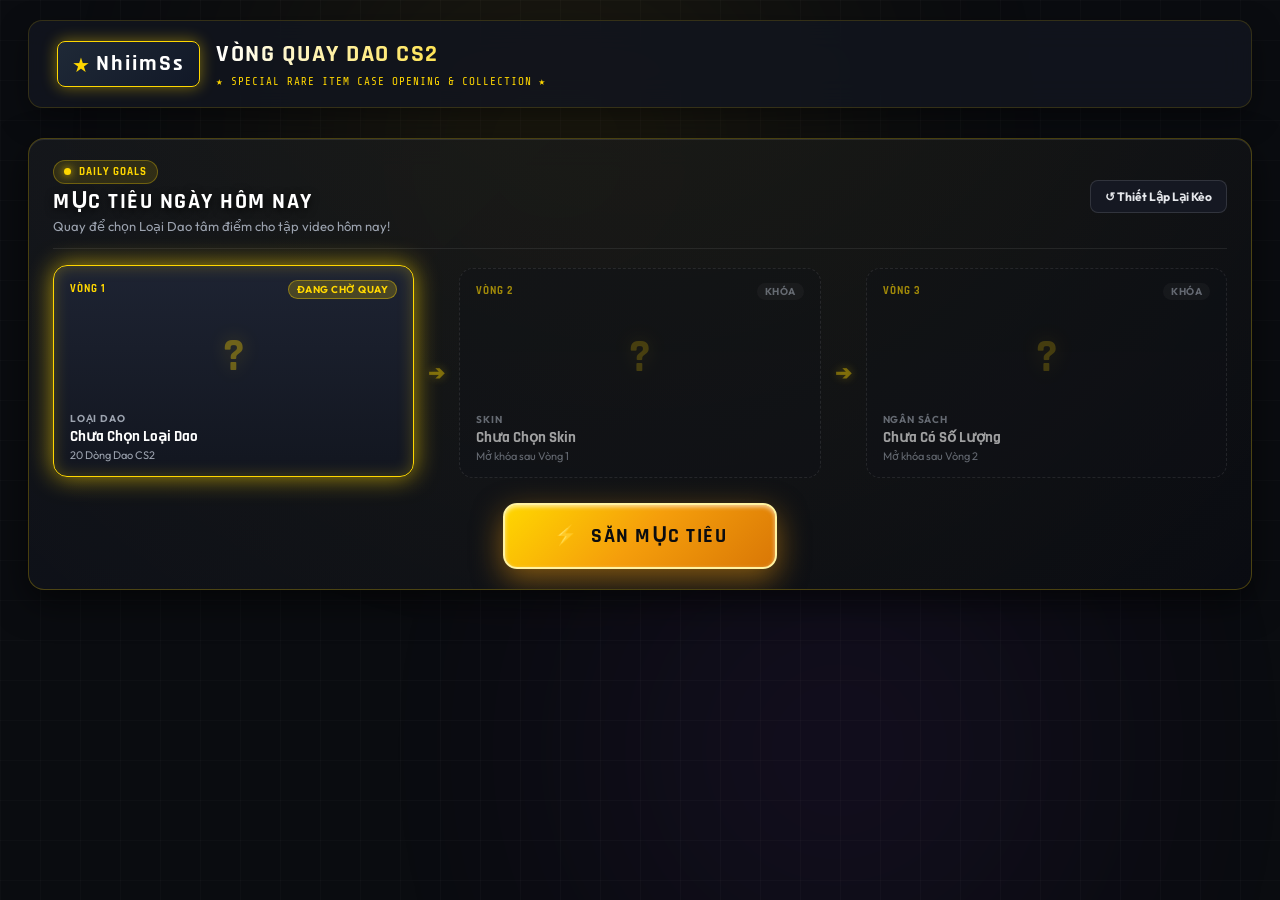
==== commit 002c9d4e: "Update" ====
--- a/index.html
+++ b/index.html
@@ -10,7 +10,7 @@
   <meta http-equiv="Cache-Control" content="no-cache, no-store, must-revalidate">
   <meta http-equiv="Pragma" content="no-cache">
   <meta http-equiv="Expires" content="0">
-  <link rel="stylesheet" href="styles.css?v=20261014_v13">
+  <link rel="stylesheet" href="styles.css?v=20261014_v19">
 </head>
 <body class="cs2-theme">
   <!-- Dynamic Background Atmosphere -->
@@ -30,7 +30,7 @@
       <div class="header-brand">
         <div class="cs-logo-badge">
           <span class="star-icon">★</span>
-          <span class="brand-text">CS2</span>
+          <span class="brand-text">NhiimSs</span>
         </div>
         <div class="brand-title-group">
           <h1 class="main-title">VÒNG QUAY DAO CS2</h1>
@@ -99,7 +99,7 @@
         <span class="stat-label">CHẾ ĐỘ:</span>
         <span id="quickBroadcastLabel" class="quick-tag">🎬 Video Series</span>
         <span id="quickSuspenseLabel" class="quick-tag">🔥 Cực Hồi Hộp</span>
-        <span id="quickOddsLabel" class="quick-tag">🎲 Chuẩn CS2</span>
+        <span id="quickOddsLabel" class="quick-tag">⚖️ Đồng Đều</span>
       </div>
     </section>
 
@@ -113,10 +113,10 @@
           <div class="hdh-left">
             <div class="hdh-badge">
               <span class="hdh-dot"></span>
-              <span id="hdhBadgeText">🎬 KỊCH BẢN TẬP VIDEO: THE LOADOUT SETUP</span>
-            </div>
-            <h2 class="hdh-title">3 VÒNG QUAY "SĂN MỤC TIÊU"</h2>
-            <p class="hdh-desc" id="huntStatusText">Bấm "QUAY VÒNG 1" để chọn Loại Dao tâm điểm cho tập video hôm nay!</p>
+              <span id="hdhBadgeText">DAILY GOALS</span>
+            </div>
+            <h2 class="hdh-title">MỤC TIÊU NGÀY HÔM NAY</h2>
+            <p class="hdh-desc" id="huntStatusText">Quay Loại Dao tâm điểm cho hôm nay!</p>
           </div>
           <div class="hdh-right">
             <button id="resetHuntBtn" class="cs-btn cs-btn-sm cs-btn-dark" title="Thiết lập lại kèo từ vòng 1">
@@ -139,9 +139,9 @@
               </div>
             </div>
             <div class="slot-footer">
-              <span class="slot-category">VŨ KHÍ CỐT LÕI</span>
+              <span class="slot-category">LOẠI DAO</span>
               <span class="slot-title" id="slotKnifeTitle">Chưa Chọn Loại Dao</span>
-              <span class="slot-sub" id="slotKnifeSub">20 Dòng Dao CS2 (Vanilla)</span>
+              <span class="slot-sub" id="slotKnifeSub">20 Dòng Dao CS2</span>
             </div>
           </div>
 
@@ -160,7 +160,7 @@
               </div>
             </div>
             <div class="slot-footer">
-              <span class="slot-category">LỚP ÁO / FINISH</span>
+              <span class="slot-category">SKIN</span>
               <span class="slot-title" id="slotSkinTitle">Chưa Chọn Skin</span>
               <span class="slot-sub" id="slotSkinSub">Mở khóa sau Vòng 1</span>
             </div>
@@ -181,7 +181,7 @@
               </div>
             </div>
             <div class="slot-footer">
-              <span class="slot-category">ÁP LỰC NGÂN SÁCH</span>
+              <span class="slot-category">NGÂN SÁCH</span>
               <span class="slot-title" id="slotQuantityTitle">Chưa Có Số Lượng</span>
               <span class="slot-sub" id="slotQuantitySub">Mở khóa sau Vòng 2</span>
             </div>
@@ -193,7 +193,7 @@
           <button id="startSpinFlowBtn" class="cs-btn cs-btn-giant cs-btn-spin-gold">
             <span class="btn-shine"></span>
             <span class="spin-btn-icon">⚡</span>
-            <span class="spin-btn-text" id="startBtnText">BẮT ĐẦU SĂN MỤC TIÊU</span>
+            <span class="spin-btn-text" id="startBtnText">SĂN MỤC TIÊU</span>
           </button>
         </div>
 
@@ -385,7 +385,7 @@
 
               <div class="reveal-details">
                 <h3 class="reveal-title" id="revealTitle">Survival Knife</h3>
-                <p class="reveal-subtitle" id="revealSubtitle">Dao Sinh Tồn Survival</p>
+                <p class="reveal-subtitle" id="revealSubtitle">Dao Survival</p>
                 
                 <!-- Related Cases Container (for Stage 2) -->
                 <div class="reveal-cases-wrap" id="revealCasesWrap" style="display: none;">
@@ -709,7 +709,7 @@
             </div>
             <div class="option-cards-grid">
               <label class="option-card">
-                <input type="radio" name="oddsRadio" value="realistic" checked />
+                <input type="radio" name="oddsRadio" value="realistic" />
                 <div class="card-box">
                   <div class="card-icon">👑</div>
                   <div class="card-text">
@@ -719,7 +719,7 @@
                 </div>
               </label>
               <label class="option-card">
-                <input type="radio" name="oddsRadio" value="equal" />
+                <input type="radio" name="oddsRadio" value="equal" checked />
                 <div class="card-box">
                   <div class="card-icon">⚖️</div>
                   <div class="card-text">
@@ -778,7 +778,7 @@
       <div class="settings-footer">
         <span class="sf-tip">💡 Mẹo: Bấm phím [Space] hoặc nút "QUAY NGAY" trên màn hình chính để mở</span>
         <button id="saveSettingsBtn" class="cs-btn cs-btn-gold">
-          ✔ Xong & Quay Lại Vòng Quay
+          💾 LƯU CÀI ĐẶT & BỘ SƯU TẬP
         </button>
       </div>
     </div>
@@ -998,9 +998,9 @@
   <canvas id="fxCanvas" class="fx-canvas"></canvas>
 
   <!-- Scripts -->
-  <script src="knives_data.js?v=20261014_v13"></script>
-  <script src="audio.js?v=20261014_v13"></script>
-  <script src="spinner.js?v=20261014_v13"></script>
-  <script src="app.js?v=20261014_v13"></script>
+  <script src="knives_data.js?v=20261014_v19"></script>
+  <script src="audio.js?v=20261014_v19"></script>
+  <script src="spinner.js?v=20261014_v19"></script>
+  <script src="app.js?v=20261014_v19"></script>
 </body>
 </html>
--- a/styles.css
+++ b/styles.css
@@ -621,21 +621,80 @@
   margin-top: 4px;
 }
 
-/* Tier Glow Variations */
+/* Tier Glow & Border Variations - Synchronized Top Bar, Badge & Bottom Border */
+.knife-card.tier-s-plus,
 .tier-s-plus {
-  border-bottom-color: var(--accent-splus);
-}
+  border-bottom: 4px solid var(--accent-splus) !important;
+}
+.knife-card.tier-s-plus .card-rarity-bar,
+.tier-s-plus .card-rarity-bar {
+  background: var(--accent-splus) !important;
+  box-shadow: 0 0 10px var(--accent-splus);
+}
+.knife-card.tier-s-plus .card-badge,
 .tier-s-plus .card-badge {
-  color: var(--accent-splus);
-  border-color: var(--accent-splus);
-}
-
+  color: var(--accent-splus) !important;
+  border-color: var(--accent-splus) !important;
+}
+
+.knife-card.tier-s,
 .tier-s {
-  border-bottom-color: var(--accent-s);
-}
+  border-bottom: 4px solid var(--accent-s) !important;
+}
+.knife-card.tier-s .card-rarity-bar,
+.tier-s .card-rarity-bar {
+  background: var(--accent-s) !important;
+  box-shadow: 0 0 10px var(--accent-s);
+}
+.knife-card.tier-s .card-badge,
 .tier-s .card-badge {
-  color: var(--accent-s);
-  border-color: var(--accent-s);
+  color: var(--accent-s) !important;
+  border-color: var(--accent-s) !important;
+}
+
+.knife-card.tier-a,
+.tier-a {
+  border-bottom: 4px solid var(--accent-a) !important;
+}
+.knife-card.tier-a .card-rarity-bar,
+.tier-a .card-rarity-bar {
+  background: var(--accent-a) !important;
+  box-shadow: 0 0 10px var(--accent-a);
+}
+.knife-card.tier-a .card-badge,
+.tier-a .card-badge {
+  color: var(--accent-a) !important;
+  border-color: var(--accent-a) !important;
+}
+
+.knife-card.tier-b,
+.tier-b {
+  border-bottom: 4px solid var(--accent-b) !important;
+}
+.knife-card.tier-b .card-rarity-bar,
+.tier-b .card-rarity-bar {
+  background: var(--accent-b) !important;
+  box-shadow: 0 0 10px var(--accent-b);
+}
+.knife-card.tier-b .card-badge,
+.tier-b .card-badge {
+  color: var(--accent-b) !important;
+  border-color: var(--accent-b) !important;
+}
+
+.knife-card.tier-c,
+.tier-c {
+  border-bottom: 4px solid var(--accent-c) !important;
+}
+.knife-card.tier-c .card-rarity-bar,
+.tier-c .card-rarity-bar {
+  background: var(--accent-c) !important;
+  box-shadow: 0 0 10px var(--accent-c);
+}
+.knife-card.tier-c .card-badge,
+.tier-c .card-badge {
+  color: var(--accent-c) !important;
+  border-color: var(--accent-c) !important;
 }
 
 .winner-glow {
@@ -3504,16 +3563,87 @@
 
 .reveal-card {
   width: 100%;
-  max-width: 480px;
+  max-width: 540px;
+  max-height: 92vh;
+  display: flex;
+  flex-direction: column;
   background: linear-gradient(180deg, rgba(26, 32, 44, 0.95) 0%, rgba(13, 17, 24, 0.98) 100%);
   border: 2px solid #ffd700;
   box-shadow: 0 20px 60px rgba(0, 0, 0, 0.9), 0 0 45px rgba(255, 215, 0, 0.45);
   border-radius: 20px;
-  overflow: hidden;
+  overflow-y: auto;
+  overflow-x: hidden;
   position: relative;
   text-align: center;
-  padding: 30px 24px;
-  transition: opacity 0.3s ease;
+  padding: 24px 24px 20px;
+  transition: max-width 0.35s cubic-bezier(0.18, 0.89, 0.32, 1.28), opacity 0.3s ease;
+}
+
+.reveal-card::-webkit-scrollbar {
+  width: 6px;
+}
+.reveal-card::-webkit-scrollbar-thumb {
+  background: rgba(255, 215, 0, 0.3);
+  border-radius: 4px;
+}
+
+/* Widen frame when item has multiple cases to prevent height explosion */
+.reveal-card.wide-cases {
+  max-width: min(980px, 94vw);
+  padding: 18px 24px 16px;
+}
+
+.reveal-card.wide-cases .reveal-img-container {
+  height: 140px;
+  margin-bottom: 8px;
+}
+.reveal-card.wide-cases .reveal-card-img {
+  max-width: 260px;
+  max-height: 130px;
+}
+.reveal-card.wide-cases .reveal-title {
+  font-size: 24px;
+  margin-bottom: 3px;
+}
+.reveal-card.wide-cases .reveal-subtitle {
+  font-size: 13.5px;
+  margin-bottom: 10px;
+}
+
+.reveal-card.wide-cases .reveal-cases-wrap {
+  padding: 10px 14px;
+  margin-bottom: 14px;
+}
+
+/* Multi-row cases: neat 2-row layout without overflowing */
+.reveal-card.multi-row-cases .rc-badges {
+  display: grid;
+  gap: 8px;
+  width: 100%;
+}
+
+.reveal-card.multi-row-cases .rc-case-card {
+  flex: initial;
+  width: 100%;
+  max-width: none;
+  min-width: 0;
+  padding: 8px 6px;
+  border-radius: 10px;
+}
+
+.reveal-card.multi-row-cases .rc-case-img-wrap {
+  height: 48px;
+  margin-bottom: 4px;
+}
+
+.reveal-card.multi-row-cases .rc-case-card img {
+  max-width: 64px;
+  max-height: 46px;
+}
+
+.reveal-card.multi-row-cases .rc-case-name {
+  font-size: 11.5px;
+  line-height: 1.2;
 }
 
 .reveal-rarity-bar {
@@ -3598,45 +3728,161 @@
 }
 
 .reveal-cases-wrap {
-  background: rgba(15, 23, 42, 0.8);
-  border: 1px dashed rgba(255, 215, 0, 0.35);
-  border-radius: 12px;
-  padding: 12px;
-  margin-bottom: 20px;
+  background: rgba(13, 18, 30, 0.88);
+  border: 1.5px dashed rgba(255, 215, 0, 0.45);
+  border-radius: 16px;
+  padding: 16px;
+  margin-bottom: 22px;
+  box-shadow: inset 0 0 25px rgba(0, 0, 0, 0.55);
 }
 
 .rc-label {
-  display: block;
-  font-size: 11px;
-  font-weight: 800;
-  color: #94a3b8;
-  letter-spacing: 1px;
+  display: flex;
+  align-items: center;
+  justify-content: center;
+  gap: 8px;
+  font-family: var(--font-heading);
+  font-size: 13px;
+  font-weight: 800;
+  color: #ffd700;
+  letter-spacing: 1.5px;
+  text-transform: uppercase;
+  margin-bottom: 14px;
+  text-shadow: 0 0 10px rgba(255, 215, 0, 0.3);
+}
+
+.rc-badges {
+  display: flex;
+  flex-wrap: wrap;
+  gap: 12px;
+  justify-content: center;
+  align-items: stretch;
+}
+
+/* Individual Case Card */
+.rc-case-card {
+  flex: 1 1 150px;
+  max-width: 230px;
+  min-width: 135px;
+  display: flex;
+  flex-direction: column;
+  align-items: center;
+  justify-content: center;
+  background: linear-gradient(180deg, rgba(30, 41, 59, 0.9) 0%, rgba(15, 23, 42, 0.95) 100%);
+  border: 1.5px solid rgba(255, 215, 0, 0.35);
+  border-radius: 14px;
+  padding: 14px 12px;
+  box-shadow: 0 6px 18px rgba(0, 0, 0, 0.45), inset 0 1px 0 rgba(255, 255, 255, 0.1);
+  transition: all 0.25s cubic-bezier(0.18, 0.89, 0.32, 1.28);
+  position: relative;
+  overflow: hidden;
+}
+
+.rc-case-card:hover {
+  border-color: #ffd700;
+  transform: translateY(-4px) scale(1.03);
+  box-shadow: 0 10px 25px rgba(255, 215, 0, 0.3);
+  background: linear-gradient(180deg, rgba(42, 56, 82, 0.95) 0%, rgba(20, 30, 52, 0.98) 100%);
+}
+
+.rc-case-img-wrap {
+  width: 100%;
+  height: 72px;
+  display: flex;
+  align-items: center;
+  justify-content: center;
   margin-bottom: 8px;
 }
 
-.rc-badges {
-  display: flex;
-  flex-wrap: wrap;
+.rc-case-card img {
+  max-width: 96px;
+  max-height: 72px;
+  width: auto;
+  height: auto;
+  object-fit: contain;
+  filter: drop-shadow(0 6px 14px rgba(0, 0, 0, 0.9));
+  transition: transform 0.25s ease;
+}
+
+.rc-case-card:hover img {
+  transform: scale(1.12);
+}
+
+.rc-case-name {
+  font-family: var(--font-heading, 'Rajdhani', sans-serif);
+  font-size: 15px;
+  font-weight: 800;
+  color: #ffffff;
+  text-align: center;
+  line-height: 1.25;
+  letter-spacing: 0.5px;
+  text-shadow: 0 2px 4px rgba(0, 0, 0, 0.8);
+}
+
+/* Also support rc-case-chip if used inside rc-badges */
+.rc-badges .rc-case-chip {
+  flex: 1 1 150px;
+  max-width: 230px;
+  min-width: 135px;
+  display: flex;
+  flex-direction: column;
+  align-items: center;
+  justify-content: center;
+  background: linear-gradient(180deg, rgba(30, 41, 59, 0.9) 0%, rgba(15, 23, 42, 0.95) 100%);
+  border: 1.5px solid rgba(255, 215, 0, 0.35);
+  border-radius: 14px;
+  padding: 14px 12px;
+  box-shadow: 0 6px 18px rgba(0, 0, 0, 0.45);
   gap: 8px;
-  justify-content: center;
-}
-
+  transition: all 0.25s cubic-bezier(0.18, 0.89, 0.32, 1.28);
+}
+
+.rc-badges .rc-case-chip:hover {
+  border-color: #ffd700;
+  transform: translateY(-4px) scale(1.03);
+  box-shadow: 0 10px 25px rgba(255, 215, 0, 0.3);
+}
+
+.rc-badges .rc-case-chip img {
+  max-width: 96px;
+  max-height: 72px;
+  width: auto;
+  height: auto;
+  object-fit: contain;
+  filter: drop-shadow(0 6px 14px rgba(0, 0, 0, 0.9));
+  transition: transform 0.25s ease;
+}
+
+.rc-badges .rc-case-chip:hover img {
+  transform: scale(1.12);
+}
+
+.rc-badges .rc-case-chip span {
+  font-family: var(--font-heading, 'Rajdhani', sans-serif);
+  font-size: 15px;
+  font-weight: 800;
+  color: #ffffff;
+  text-align: center;
+  line-height: 1.25;
+}
+
+/* Base rc-case-chip for other places */
 .rc-case-chip {
   display: inline-flex;
   align-items: center;
-  gap: 6px;
+  gap: 8px;
   background: rgba(30, 41, 59, 0.9);
   border: 1px solid rgba(255, 215, 0, 0.3);
-  padding: 4px 10px;
+  padding: 6px 12px;
   border-radius: 8px;
-  font-size: 12px;
+  font-size: 13px;
   color: #f1f5f9;
-  font-weight: 600;
+  font-weight: 700;
 }
 
 .rc-case-chip img {
-  width: 20px;
-  height: 20px;
+  width: 26px;
+  height: 26px;
   object-fit: contain;
 }
 
@@ -4079,3 +4325,64 @@
   border-radius: 8px;
   transform: translateY(-1px);
 }
+
+/* =========================================================================
+ * TOAST NOTIFICATION & STAGE 3 MODIFIER COMBO STYLES
+ * ========================================================================= */
+.cs-toast {
+  position: fixed;
+  bottom: 28px;
+  right: 28px;
+  background: rgba(15, 23, 42, 0.96);
+  border: 1.5px solid #ffd700;
+  box-shadow: 0 10px 30px rgba(0, 0, 0, 0.7), 0 0 25px rgba(255, 215, 0, 0.35);
+  color: #ffd700;
+  font-family: var(--font-heading, inherit);
+  font-size: 14px;
+  font-weight: 800;
+  letter-spacing: 0.5px;
+  padding: 14px 24px;
+  border-radius: 10px;
+  z-index: 999999;
+  transform: translateY(100px);
+  opacity: 0;
+  pointer-events: none;
+  transition: all 0.35s cubic-bezier(0.16, 1, 0.3, 1);
+  display: flex;
+  align-items: center;
+  gap: 10px;
+}
+
+.cs-toast.show {
+  transform: translateY(0);
+  opacity: 1;
+}
+
+/* Stage 3 Combo Banner */
+.stage3-combo-banner {
+  display: inline-flex;
+  align-items: center;
+  gap: 8px;
+  background: linear-gradient(135deg, rgba(139, 92, 246, 0.25) 0%, rgba(217, 70, 239, 0.25) 100%);
+  border: 1px solid rgba(168, 85, 247, 0.5);
+  box-shadow: 0 0 20px rgba(168, 85, 247, 0.4);
+  padding: 8px 16px;
+  border-radius: 999px;
+  margin-top: 8px;
+  font-family: var(--font-mono);
+  font-size: 13px;
+  font-weight: 800;
+  color: #f3e8ff;
+  animation: pulse-glow 2s infinite ease-in-out;
+}
+
+.combo-chip {
+  background: #ffd700;
+  color: #0b0f19;
+  font-weight: 900;
+  padding: 2px 8px;
+  border-radius: 6px;
+  font-size: 12px;
+  box-shadow: 0 0 10px rgba(255, 215, 0, 0.6);
+}
+
